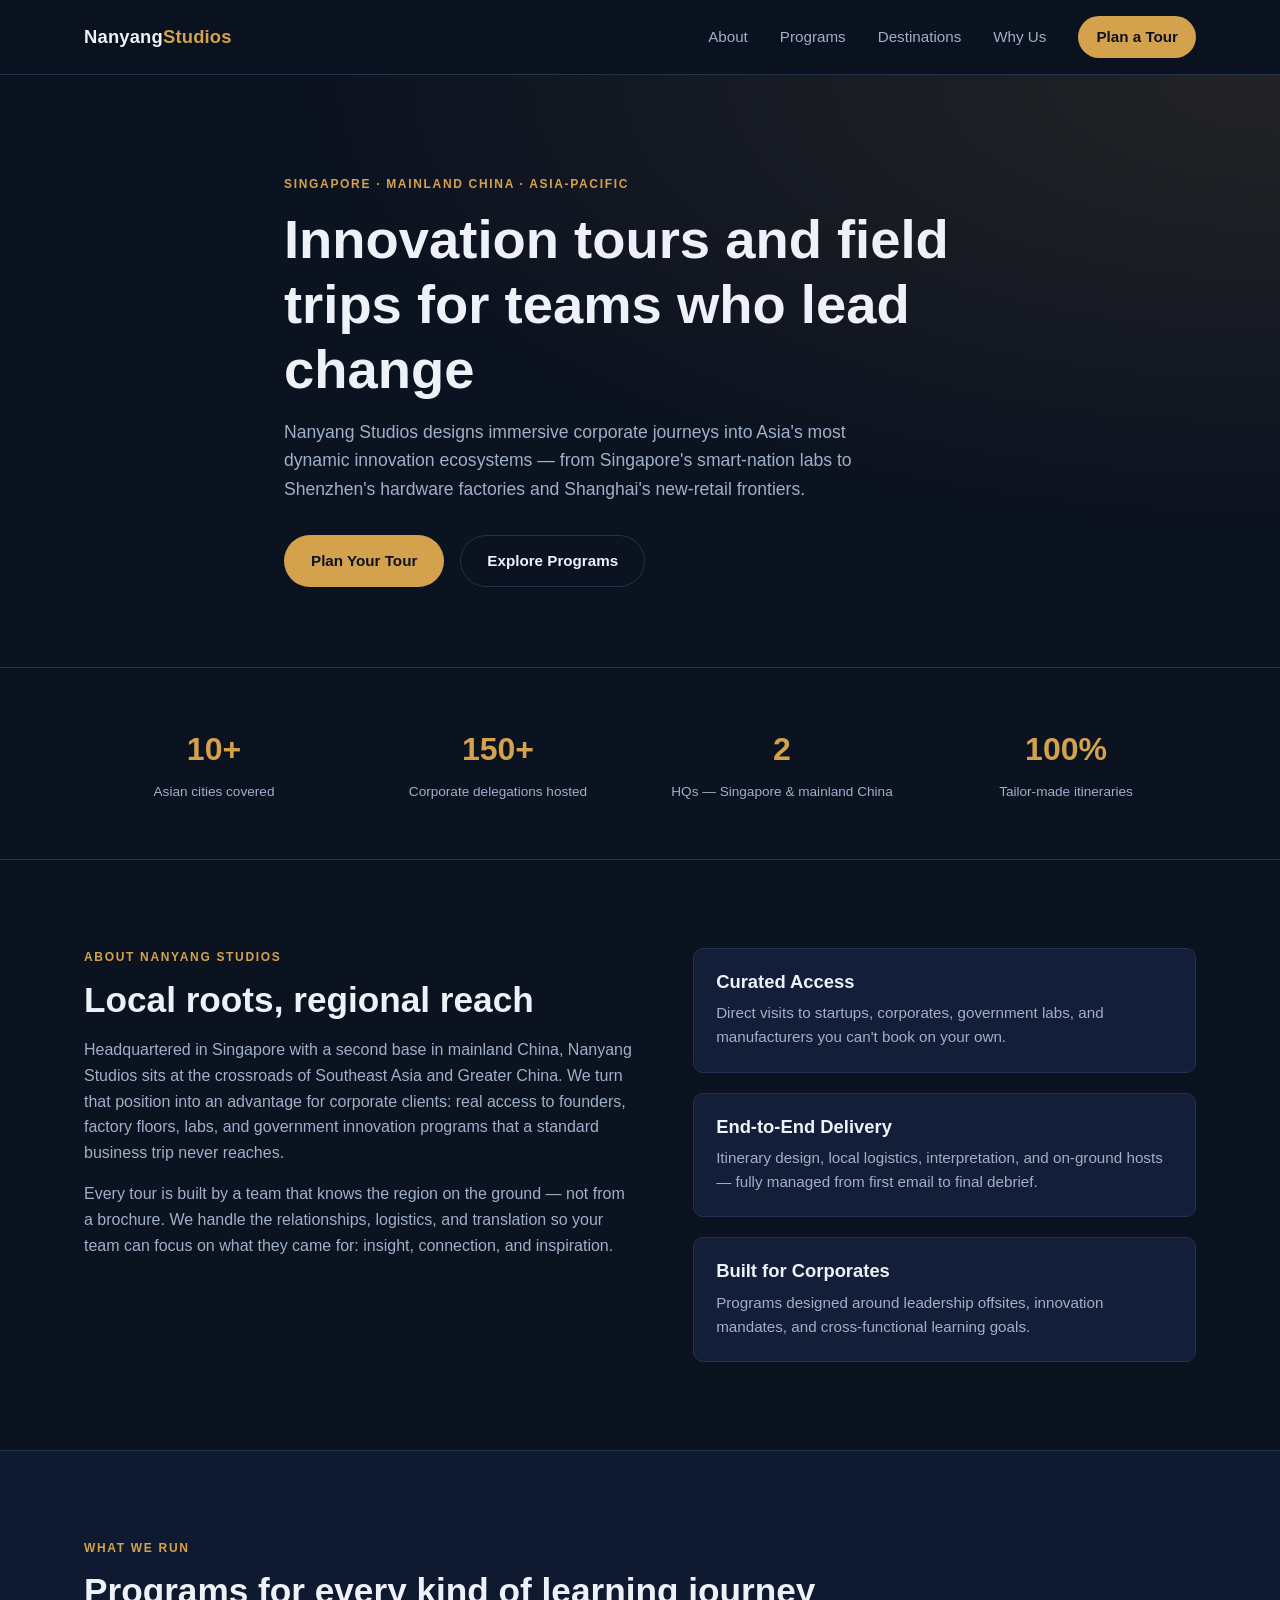
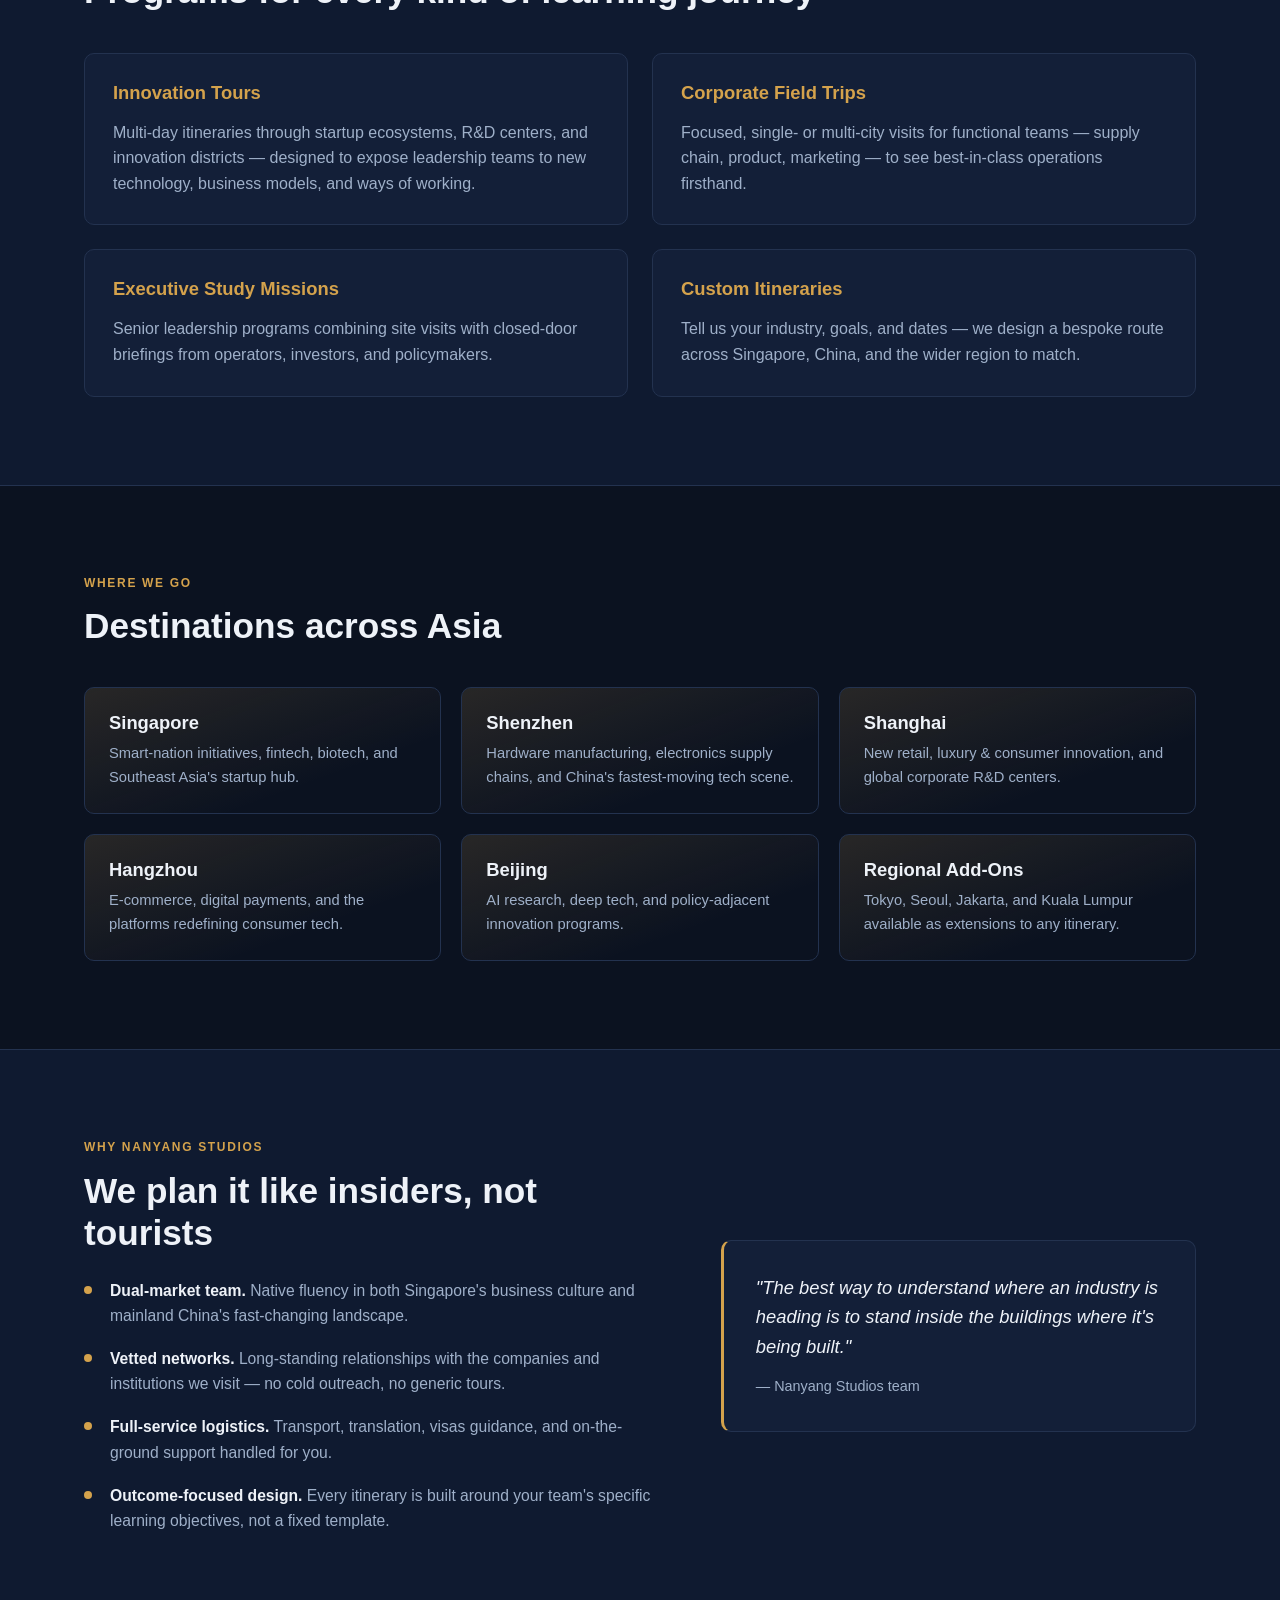
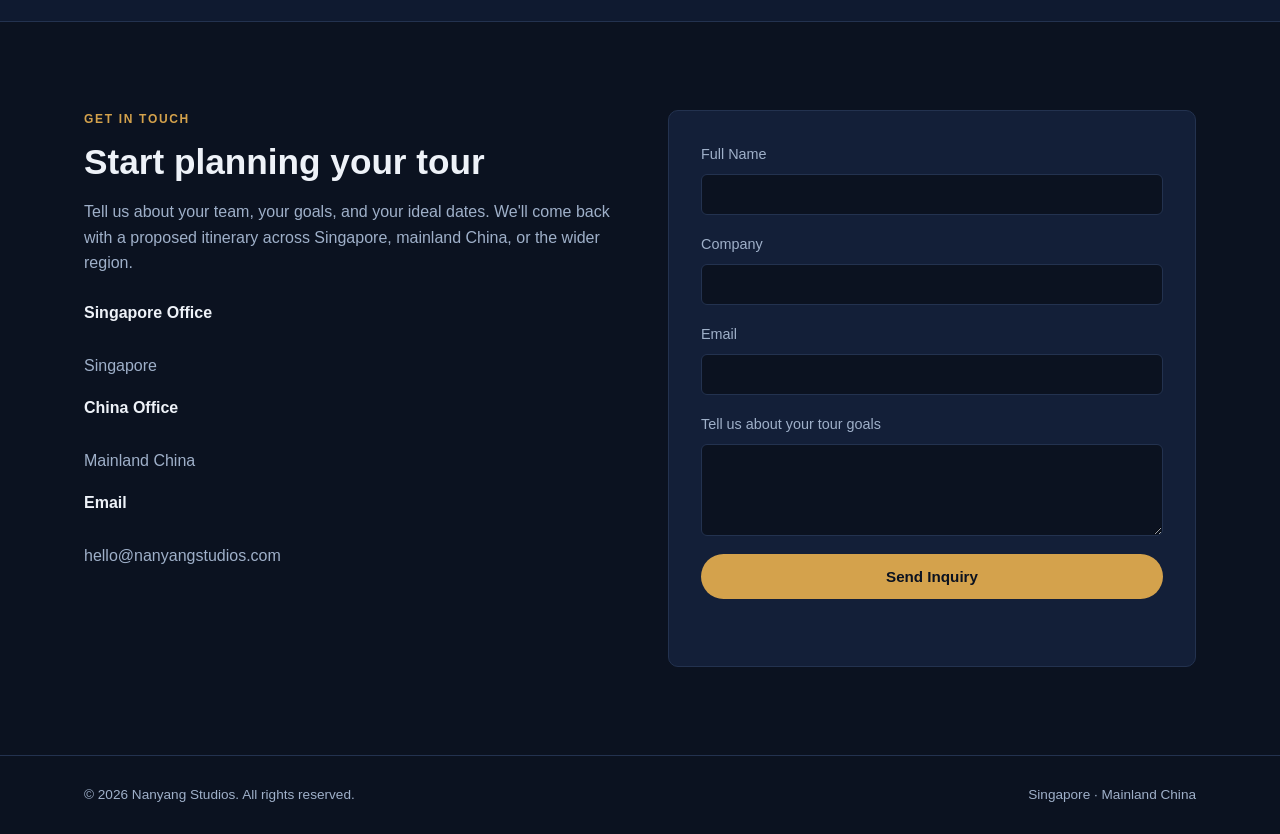
==== index.html @ b8e552d6 "Add static website for Nanyang Studios Single-page site covering the company's innovation tours and " ====
<!DOCTYPE html>
<html lang="en">
<head>
<meta charset="UTF-8">
<meta name="viewport" content="width=device-width, initial-scale=1.0">
<title>Nanyang Studios | Innovation Tours &amp; Corporate Field Trips Across Asia</title>
<meta name="description" content="Nanyang Studios designs innovation tours and corporate field trips across Singapore, mainland China, and Asia — connecting leaders with the region's most forward-thinking companies.">
<link rel="icon" href="data:,">
<link rel="stylesheet" href="styles.css">
</head>
<body>

<header class="site-header" id="top">
  <div class="container header-inner">
    <a href="#top" class="logo">Nanyang<span>Studios</span></a>
    <nav class="nav" id="nav">
      <a href="#about">About</a>
      <a href="#services">Programs</a>
      <a href="#destinations">Destinations</a>
      <a href="#why">Why Us</a>
      <a href="#contact" class="nav-cta">Plan a Tour</a>
    </nav>
    <button class="nav-toggle" id="navToggle" aria-label="Toggle navigation" aria-expanded="false">
      <span></span><span></span><span></span>
    </button>
  </div>
</header>

<main>

  <section class="hero">
    <div class="container hero-inner">
      <p class="eyebrow">Singapore · Mainland China · Asia-Pacific</p>
      <h1>Innovation tours and field trips for teams who lead change</h1>
      <p class="hero-sub">Nanyang Studios designs immersive corporate journeys into Asia's most dynamic innovation ecosystems — from Singapore's smart-nation labs to Shenzhen's hardware factories and Shanghai's new-retail frontiers.</p>
      <div class="hero-actions">
        <a href="#contact" class="btn btn-primary">Plan Your Tour</a>
        <a href="#services" class="btn btn-ghost">Explore Programs</a>
      </div>
    </div>
  </section>

  <section class="stats">
    <div class="container stats-grid">
      <div class="stat">
        <span class="stat-num">10+</span>
        <span class="stat-label">Asian cities covered</span>
      </div>
      <div class="stat">
        <span class="stat-num">150+</span>
        <span class="stat-label">Corporate delegations hosted</span>
      </div>
      <div class="stat">
        <span class="stat-num">2</span>
        <span class="stat-label">HQs — Singapore &amp; mainland China</span>
      </div>
      <div class="stat">
        <span class="stat-num">100%</span>
        <span class="stat-label">Tailor-made itineraries</span>
      </div>
    </div>
  </section>

  <section id="about" class="section">
    <div class="container about-grid">
      <div class="about-copy">
        <p class="eyebrow">About Nanyang Studios</p>
        <h2>Local roots, regional reach</h2>
        <p>Headquartered in Singapore with a second base in mainland China, Nanyang Studios sits at the crossroads of Southeast Asia and Greater China. We turn that position into an advantage for corporate clients: real access to founders, factory floors, labs, and government innovation programs that a standard business trip never reaches.</p>
        <p>Every tour is built by a team that knows the region on the ground — not from a brochure. We handle the relationships, logistics, and translation so your team can focus on what they came for: insight, connection, and inspiration.</p>
      </div>
      <div class="about-highlights">
        <div class="highlight-card">
          <h3>Curated Access</h3>
          <p>Direct visits to startups, corporates, government labs, and manufacturers you can't book on your own.</p>
        </div>
        <div class="highlight-card">
          <h3>End-to-End Delivery</h3>
          <p>Itinerary design, local logistics, interpretation, and on-ground hosts — fully managed from first email to final debrief.</p>
        </div>
        <div class="highlight-card">
          <h3>Built for Corporates</h3>
          <p>Programs designed around leadership offsites, innovation mandates, and cross-functional learning goals.</p>
        </div>
      </div>
    </div>
  </section>

  <section id="services" class="section section-alt">
    <div class="container">
      <p class="eyebrow">What We Run</p>
      <h2>Programs for every kind of learning journey</h2>
      <div class="cards-grid">
        <article class="card">
          <h3>Innovation Tours</h3>
          <p>Multi-day itineraries through startup ecosystems, R&amp;D centers, and innovation districts — designed to expose leadership teams to new technology, business models, and ways of working.</p>
        </article>
        <article class="card">
          <h3>Corporate Field Trips</h3>
          <p>Focused, single- or multi-city visits for functional teams — supply chain, product, marketing — to see best-in-class operations firsthand.</p>
        </article>
        <article class="card">
          <h3>Executive Study Missions</h3>
          <p>Senior leadership programs combining site visits with closed-door briefings from operators, investors, and policymakers.</p>
        </article>
        <article class="card">
          <h3>Custom Itineraries</h3>
          <p>Tell us your industry, goals, and dates — we design a bespoke route across Singapore, China, and the wider region to match.</p>
        </article>
      </div>
    </div>
  </section>

  <section id="destinations" class="section">
    <div class="container">
      <p class="eyebrow">Where We Go</p>
      <h2>Destinations across Asia</h2>
      <div class="dest-grid">
        <div class="dest-card">
          <h3>Singapore</h3>
          <p>Smart-nation initiatives, fintech, biotech, and Southeast Asia's startup hub.</p>
        </div>
        <div class="dest-card">
          <h3>Shenzhen</h3>
          <p>Hardware manufacturing, electronics supply chains, and China's fastest-moving tech scene.</p>
        </div>
        <div class="dest-card">
          <h3>Shanghai</h3>
          <p>New retail, luxury &amp; consumer innovation, and global corporate R&amp;D centers.</p>
        </div>
        <div class="dest-card">
          <h3>Hangzhou</h3>
          <p>E-commerce, digital payments, and the platforms redefining consumer tech.</p>
        </div>
        <div class="dest-card">
          <h3>Beijing</h3>
          <p>AI research, deep tech, and policy-adjacent innovation programs.</p>
        </div>
        <div class="dest-card">
          <h3>Regional Add-Ons</h3>
          <p>Tokyo, Seoul, Jakarta, and Kuala Lumpur available as extensions to any itinerary.</p>
        </div>
      </div>
    </div>
  </section>

  <section id="why" class="section section-alt">
    <div class="container why-grid">
      <div>
        <p class="eyebrow">Why Nanyang Studios</p>
        <h2>We plan it like insiders, not tourists</h2>
        <ul class="why-list">
          <li><strong>Dual-market team.</strong> Native fluency in both Singapore's business culture and mainland China's fast-changing landscape.</li>
          <li><strong>Vetted networks.</strong> Long-standing relationships with the companies and institutions we visit — no cold outreach, no generic tours.</li>
          <li><strong>Full-service logistics.</strong> Transport, translation, visas guidance, and on-the-ground support handled for you.</li>
          <li><strong>Outcome-focused design.</strong> Every itinerary is built around your team's specific learning objectives, not a fixed template.</li>
        </ul>
      </div>
      <div class="quote-block">
        <p>"The best way to understand where an industry is heading is to stand inside the buildings where it's being built."</p>
        <span>— Nanyang Studios team</span>
      </div>
    </div>
  </section>

  <section id="contact" class="section contact-section">
    <div class="container contact-grid">
      <div class="contact-copy">
        <p class="eyebrow">Get In Touch</p>
        <h2>Start planning your tour</h2>
        <p>Tell us about your team, your goals, and your ideal dates. We'll come back with a proposed itinerary across Singapore, mainland China, or the wider region.</p>
        <div class="contact-details">
          <p><strong>Singapore Office</strong><br>Singapore</p>
          <p><strong>China Office</strong><br>Mainland China</p>
          <p><strong>Email</strong><br>hello@nanyangstudios.com</p>
        </div>
      </div>
      <form class="contact-form" id="contactForm">
        <label>
          Full Name
          <input type="text" name="name" required>
        </label>
        <label>
          Company
          <input type="text" name="company" required>
        </label>
        <label>
          Email
          <input type="email" name="email" required>
        </label>
        <label>
          Tell us about your tour goals
          <textarea name="message" rows="4" required></textarea>
        </label>
        <button type="submit" class="btn btn-primary">Send Inquiry</button>
        <p class="form-note" id="formNote"></p>
      </form>
    </div>
  </section>

</main>

<footer class="site-footer">
  <div class="container footer-inner">
    <span>&copy; <span id="year"></span> Nanyang Studios. All rights reserved.</span>
    <span>Singapore · Mainland China</span>
  </div>
</footer>

<script src="script.js"></script>
</body>
</html>
---- styles.css ----
:root {
  --color-bg: #0b1220;
  --color-bg-alt: #0f1a30;
  --color-surface: #131f38;
  --color-border: #23324f;
  --color-text: #eef2f8;
  --color-text-muted: #9fb0c9;
  --color-accent: #d4a24c;
  --color-accent-soft: rgba(212, 162, 76, 0.14);
  --max-width: 1160px;
  --radius: 10px;
  font-size: 16px;
}

* { box-sizing: border-box; }

html { scroll-behavior: smooth; }

body {
  margin: 0;
  font-family: -apple-system, BlinkMacSystemFont, "Segoe UI", Roboto, Helvetica, Arial, sans-serif;
  background: var(--color-bg);
  color: var(--color-text);
  line-height: 1.6;
}

img { max-width: 100%; display: block; }

.container {
  max-width: var(--max-width);
  margin: 0 auto;
  padding: 0 24px;
}

h1, h2, h3 { line-height: 1.2; margin: 0 0 16px; font-weight: 600; }

h1 { font-size: clamp(2.1rem, 4.5vw, 3.4rem); }
h2 { font-size: clamp(1.6rem, 3vw, 2.2rem); }
h3 { font-size: 1.15rem; }

p { margin: 0 0 16px; color: var(--color-text-muted); }

.eyebrow {
  text-transform: uppercase;
  letter-spacing: 0.14em;
  font-size: 0.75rem;
  color: var(--color-accent);
  font-weight: 600;
  margin: 0 0 12px;
}

/* Header */
.site-header {
  position: sticky;
  top: 0;
  z-index: 50;
  background: rgba(11, 18, 32, 0.85);
  backdrop-filter: blur(10px);
  border-bottom: 1px solid var(--color-border);
}

.header-inner {
  display: flex;
  align-items: center;
  justify-content: space-between;
  padding-top: 16px;
  padding-bottom: 16px;
}

.logo {
  font-weight: 700;
  font-size: 1.15rem;
  color: var(--color-text);
  text-decoration: none;
  letter-spacing: 0.01em;
}

.logo span { color: var(--color-accent); }

.nav {
  display: flex;
  align-items: center;
  gap: 32px;
}

.nav a {
  color: var(--color-text-muted);
  text-decoration: none;
  font-size: 0.95rem;
  transition: color 0.2s ease;
}

.nav a:hover { color: var(--color-text); }

.nav-cta {
  color: var(--color-bg) !important;
  background: var(--color-accent);
  padding: 9px 18px;
  border-radius: 999px;
  font-weight: 600;
}

.nav-cta:hover { color: var(--color-bg) !important; opacity: 0.9; }

.nav-toggle {
  display: none;
  flex-direction: column;
  gap: 5px;
  background: none;
  border: none;
  cursor: pointer;
  padding: 8px;
}

.nav-toggle span {
  width: 22px;
  height: 2px;
  background: var(--color-text);
}

/* Hero */
.hero {
  padding: 100px 0 80px;
  background:
    radial-gradient(ellipse at top right, rgba(212, 162, 76, 0.12), transparent 55%),
    var(--color-bg);
  border-bottom: 1px solid var(--color-border);
}

.hero-inner { max-width: 760px; }

.hero-sub {
  font-size: 1.1rem;
  max-width: 620px;
}

.hero-actions {
  display: flex;
  gap: 16px;
  margin-top: 32px;
  flex-wrap: wrap;
}

.btn {
  display: inline-block;
  padding: 13px 26px;
  border-radius: 999px;
  text-decoration: none;
  font-weight: 600;
  font-size: 0.95rem;
  transition: transform 0.15s ease, opacity 0.15s ease;
  border: 1px solid transparent;
  cursor: pointer;
}

.btn:hover { transform: translateY(-1px); }

.btn-primary {
  background: var(--color-accent);
  color: var(--color-bg);
}

.btn-primary:hover { opacity: 0.92; }

.btn-ghost {
  color: var(--color-text);
  border-color: var(--color-border);
}

.btn-ghost:hover { border-color: var(--color-accent); color: var(--color-accent); }

/* Stats */
.stats { padding: 56px 0; border-bottom: 1px solid var(--color-border); }

.stats-grid {
  display: grid;
  grid-template-columns: repeat(4, 1fr);
  gap: 24px;
  text-align: center;
}

.stat { display: flex; flex-direction: column; gap: 6px; }

.stat-num {
  font-size: 2rem;
  font-weight: 700;
  color: var(--color-accent);
}

.stat-label {
  font-size: 0.85rem;
  color: var(--color-text-muted);
}

/* Sections */
.section { padding: 88px 0; }
.section-alt { background: var(--color-bg-alt); border-top: 1px solid var(--color-border); border-bottom: 1px solid var(--color-border); }

/* About */
.about-grid {
  display: grid;
  grid-template-columns: 1.1fr 1fr;
  gap: 56px;
  align-items: start;
}

.about-highlights { display: flex; flex-direction: column; gap: 20px; }

.highlight-card {
  background: var(--color-surface);
  border: 1px solid var(--color-border);
  border-radius: var(--radius);
  padding: 22px;
}

.highlight-card h3 { margin-bottom: 8px; color: var(--color-text); }
.highlight-card p { margin: 0; font-size: 0.95rem; }

/* Cards grid */
.cards-grid {
  display: grid;
  grid-template-columns: repeat(2, 1fr);
  gap: 24px;
  margin-top: 40px;
}

.card {
  background: var(--color-surface);
  border: 1px solid var(--color-border);
  border-radius: var(--radius);
  padding: 28px;
}

.card h3 { color: var(--color-accent); }
.card p { margin: 0; }

/* Destinations */
.dest-grid {
  display: grid;
  grid-template-columns: repeat(3, 1fr);
  gap: 20px;
  margin-top: 40px;
}

.dest-card {
  padding: 24px;
  border-radius: var(--radius);
  background: linear-gradient(160deg, var(--color-accent-soft), transparent 70%);
  border: 1px solid var(--color-border);
}

.dest-card h3 { color: var(--color-text); margin-bottom: 8px; }
.dest-card p { margin: 0; font-size: 0.92rem; }

/* Why */
.why-grid {
  display: grid;
  grid-template-columns: 1.1fr 0.9fr;
  gap: 56px;
  align-items: center;
}

.why-list { list-style: none; margin: 24px 0 0; padding: 0; display: flex; flex-direction: column; gap: 18px; }

.why-list li { color: var(--color-text-muted); font-size: 0.98rem; padding-left: 26px; position: relative; }

.why-list li::before {
  content: "";
  position: absolute;
  left: 0;
  top: 8px;
  width: 8px;
  height: 8px;
  border-radius: 50%;
  background: var(--color-accent);
}

.why-list strong { color: var(--color-text); }

.quote-block {
  background: var(--color-surface);
  border: 1px solid var(--color-border);
  border-left: 3px solid var(--color-accent);
  border-radius: var(--radius);
  padding: 32px;
}

.quote-block p {
  font-size: 1.15rem;
  font-style: italic;
  color: var(--color-text);
  margin-bottom: 12px;
}

.quote-block span { color: var(--color-text-muted); font-size: 0.9rem; }

/* Contact */
.contact-grid {
  display: grid;
  grid-template-columns: 1fr 1fr;
  gap: 56px;
}

.contact-details { margin-top: 24px; display: flex; flex-direction: column; gap: 16px; }
.contact-details p { margin: 0; color: var(--color-text-muted); }
.contact-details strong { color: var(--color-text); display: block; margin-bottom: 2px; }

.contact-form {
  background: var(--color-surface);
  border: 1px solid var(--color-border);
  border-radius: var(--radius);
  padding: 32px;
  display: flex;
  flex-direction: column;
  gap: 18px;
}

.contact-form label {
  display: flex;
  flex-direction: column;
  gap: 8px;
  font-size: 0.9rem;
  color: var(--color-text-muted);
}

.contact-form input,
.contact-form textarea {
  background: var(--color-bg);
  border: 1px solid var(--color-border);
  border-radius: 6px;
  padding: 11px 14px;
  color: var(--color-text);
  font-family: inherit;
  font-size: 0.95rem;
  resize: vertical;
}

.contact-form input:focus,
.contact-form textarea:focus {
  outline: none;
  border-color: var(--color-accent);
}

.form-note {
  margin: 0;
  font-size: 0.88rem;
  color: var(--color-accent);
  min-height: 1.2em;
}

/* Footer */
.site-footer {
  border-top: 1px solid var(--color-border);
  padding: 28px 0;
}

.footer-inner {
  display: flex;
  justify-content: space-between;
  flex-wrap: wrap;
  gap: 12px;
  font-size: 0.85rem;
  color: var(--color-text-muted);
}

/* Responsive */
@media (max-width: 860px) {
  .nav {
    position: absolute;
    top: 100%;
    left: 0;
    right: 0;
    background: var(--color-bg-alt);
    border-bottom: 1px solid var(--color-border);
    flex-direction: column;
    align-items: flex-start;
    padding: 20px 24px 28px;
    gap: 18px;
    display: none;
  }

  .nav.open { display: flex; }

  .nav-toggle { display: flex; }

  .stats-grid { grid-template-columns: repeat(2, 1fr); }

  .about-grid,
  .why-grid,
  .contact-grid { grid-template-columns: 1fr; }

  .cards-grid { grid-template-columns: 1fr; }

  .dest-grid { grid-template-columns: repeat(2, 1fr); }
}

@media (max-width: 520px) {
  .stats-grid { grid-template-columns: repeat(2, 1fr); }
  .dest-grid { grid-template-columns: 1fr; }
  .hero { padding: 76px 0 56px; }
  .section { padding: 64px 0; }
}
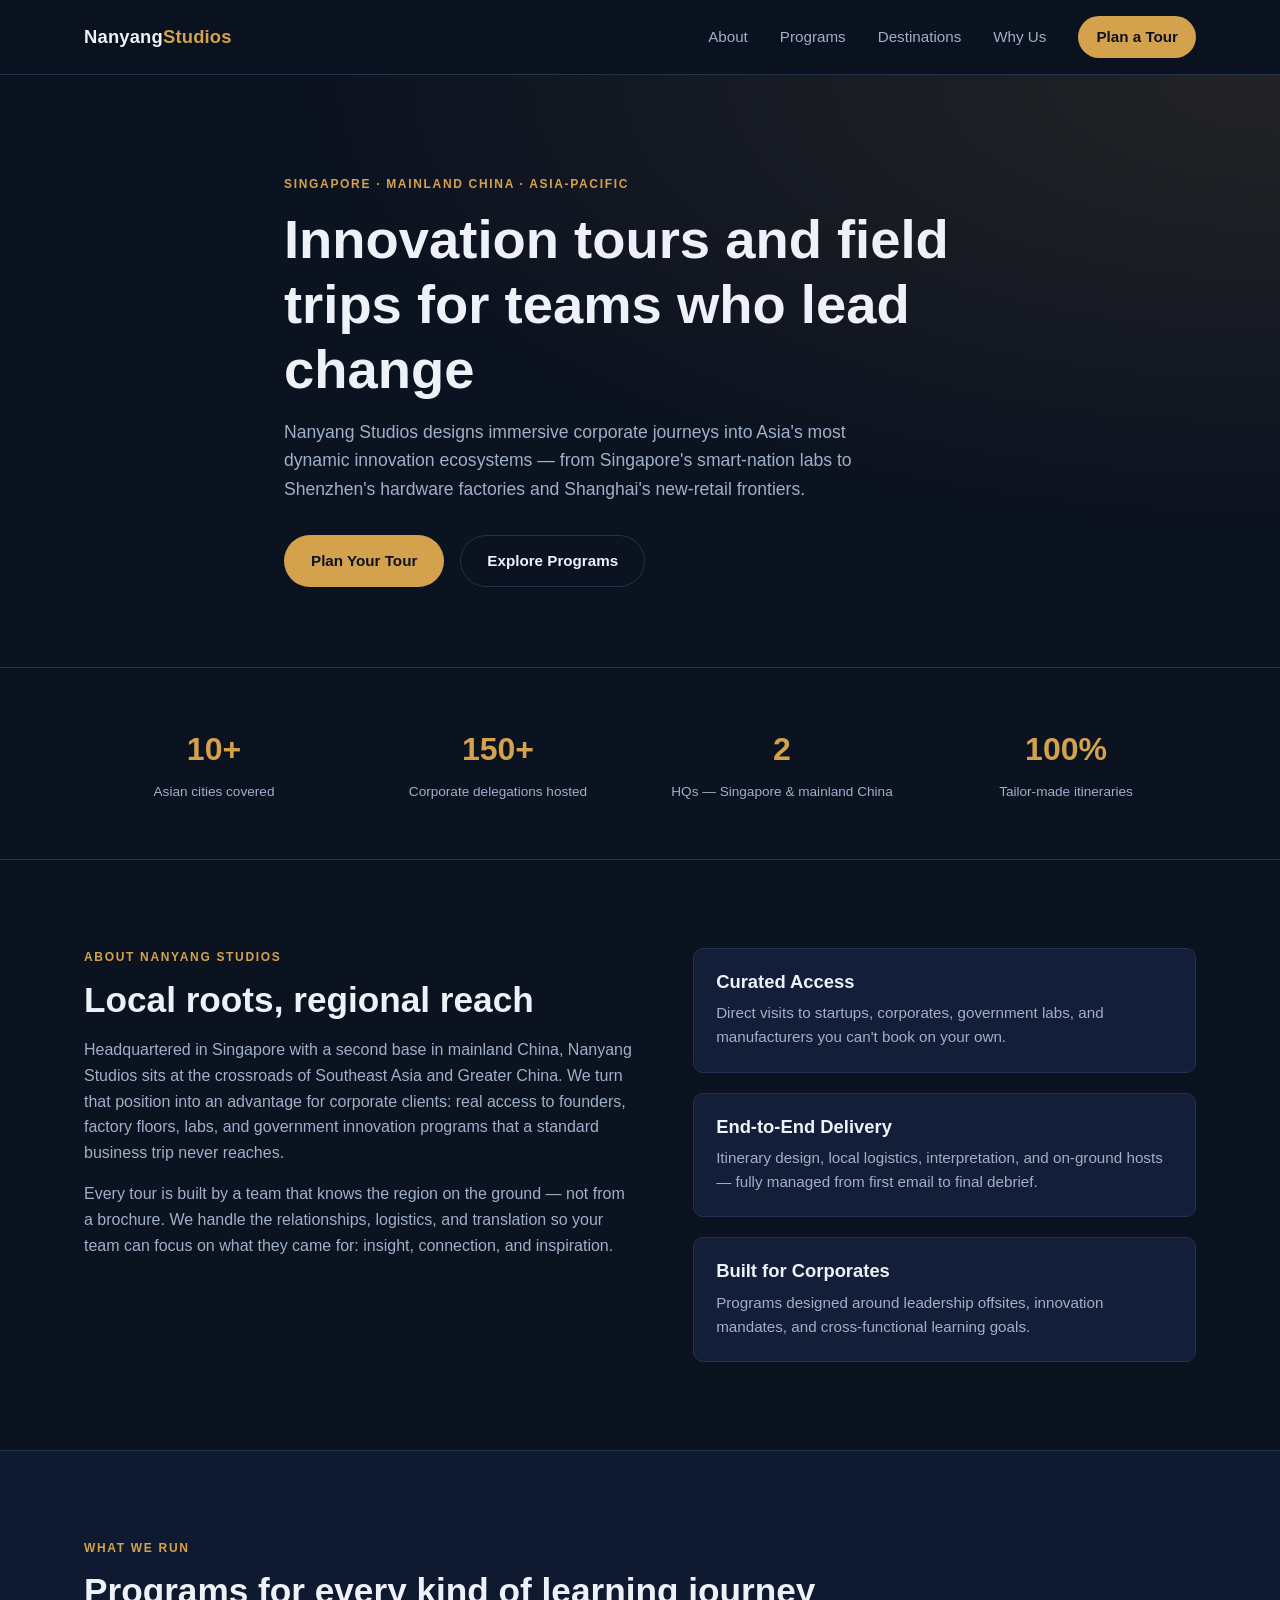
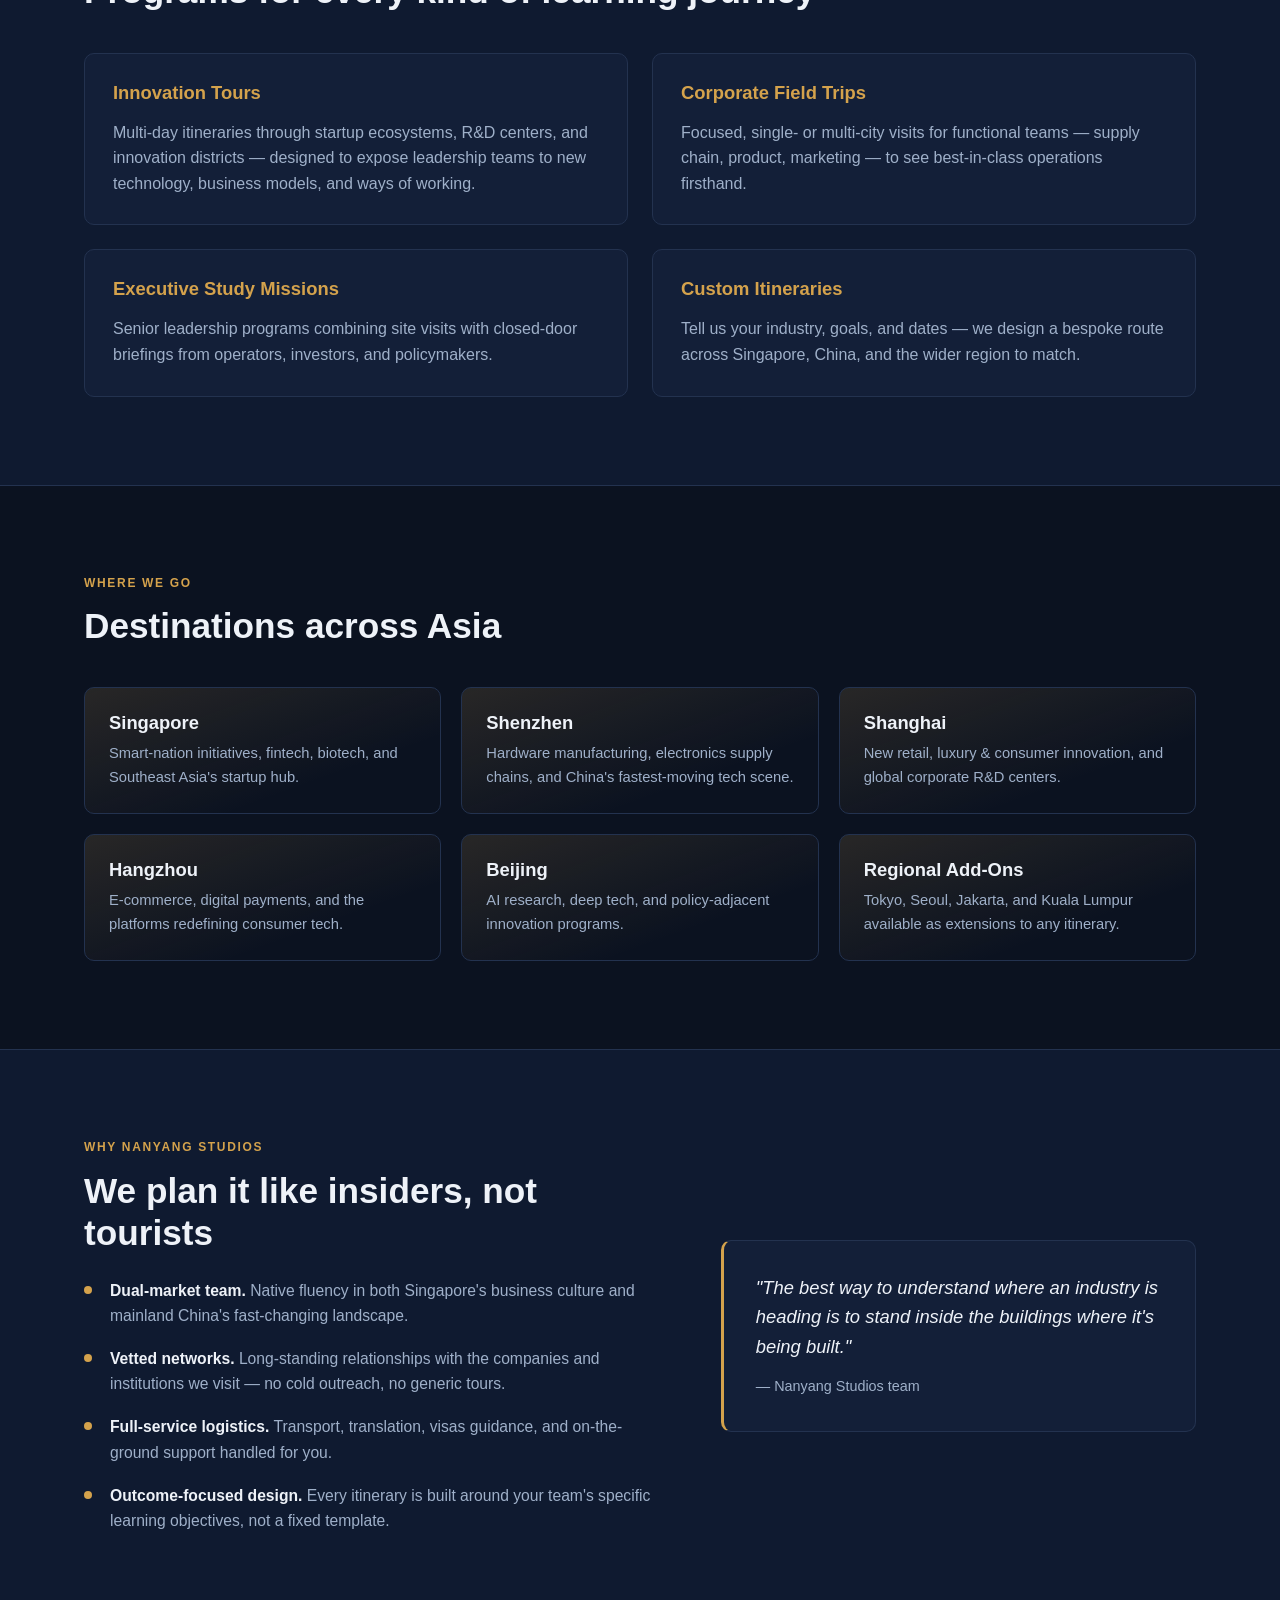
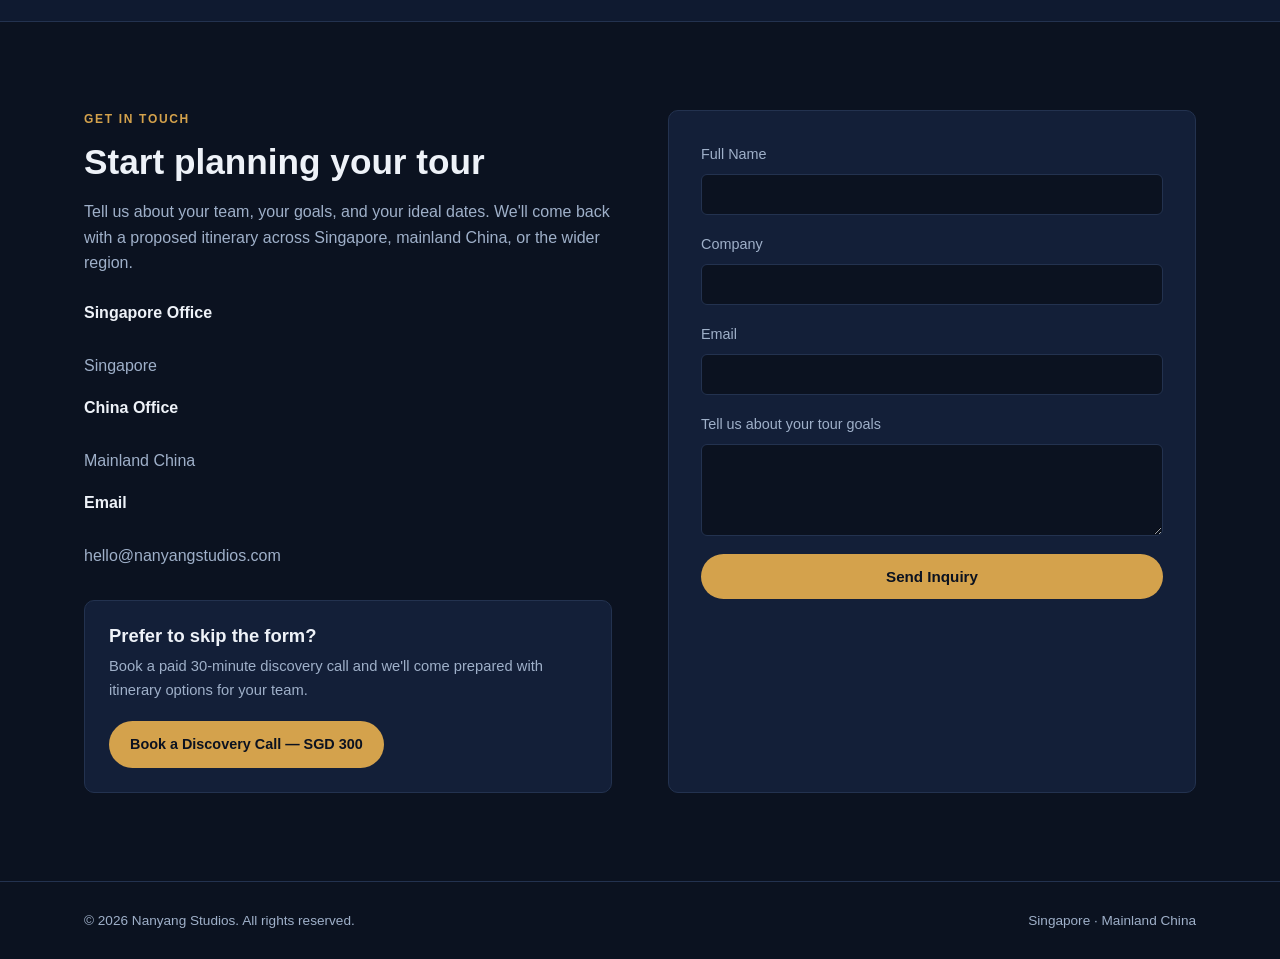
==== commit a4c95e84: "Add Stripe payment link for discovery call booking Adds a booking card in the contact section linkin" ====
--- a/index.html
+++ b/index.html
@@ -174,6 +174,11 @@
           <p><strong>China Office</strong><br>Mainland China</p>
           <p><strong>Email</strong><br>hello@nanyangstudios.com</p>
         </div>
+        <div class="booking-card">
+          <h3>Prefer to skip the form?</h3>
+          <p>Book a paid 30-minute discovery call and we'll come prepared with itinerary options for your team.</p>
+          <a href="https://book.stripe.com/5kQaEX8Lm99vaOcah42Nq01" class="btn btn-primary" target="_blank" rel="noopener">Book a Discovery Call — SGD 300</a>
+        </div>
       </div>
       <form class="contact-form" id="contactForm">
         <label>
--- a/styles.css
+++ b/styles.css
@@ -304,6 +304,18 @@
 .contact-details { margin-top: 24px; display: flex; flex-direction: column; gap: 16px; }
 .contact-details p { margin: 0; color: var(--color-text-muted); }
 .contact-details strong { color: var(--color-text); display: block; margin-bottom: 2px; }
+
+.booking-card {
+  margin-top: 32px;
+  padding: 24px;
+  background: var(--color-surface);
+  border: 1px solid var(--color-border);
+  border-radius: var(--radius);
+}
+
+.booking-card h3 { margin-bottom: 8px; }
+.booking-card p { font-size: 0.92rem; margin-bottom: 18px; }
+.booking-card .btn { font-size: 0.9rem; padding: 11px 20px; }
 
 .contact-form {
   background: var(--color-surface);
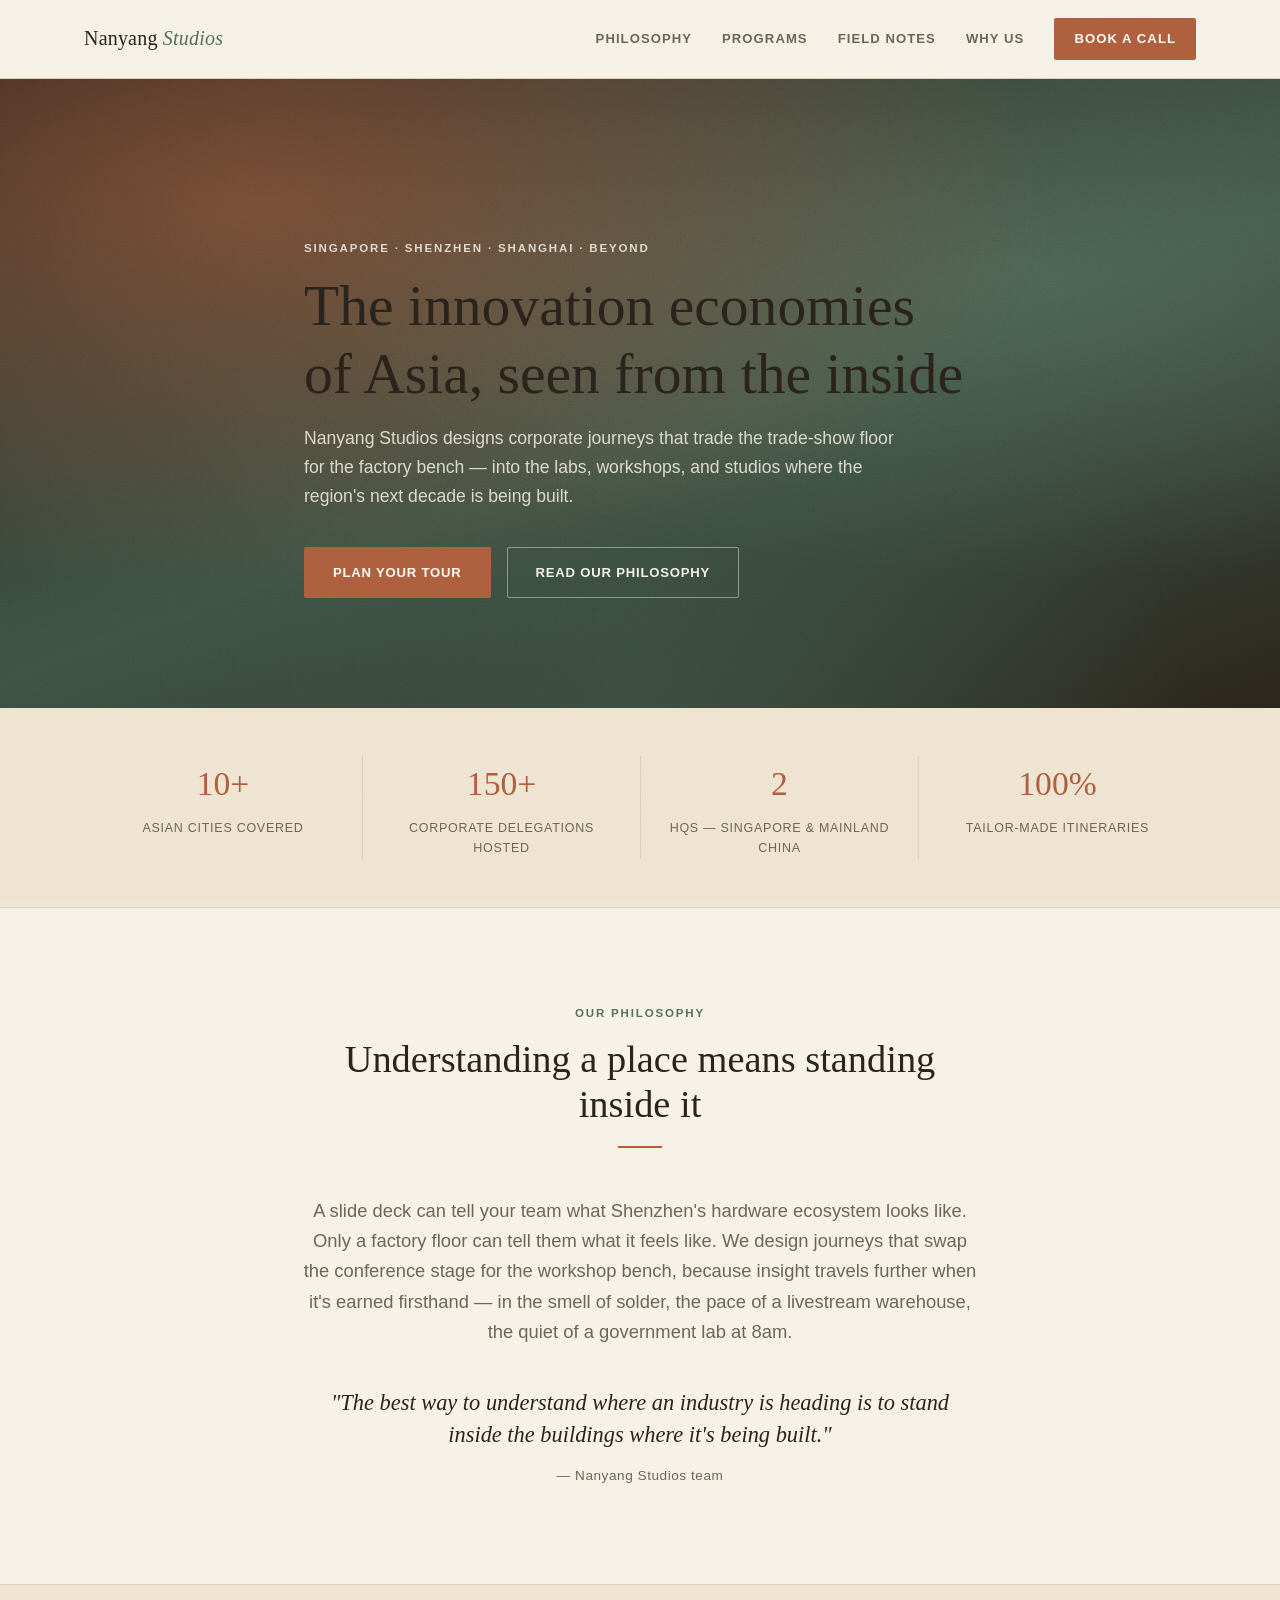
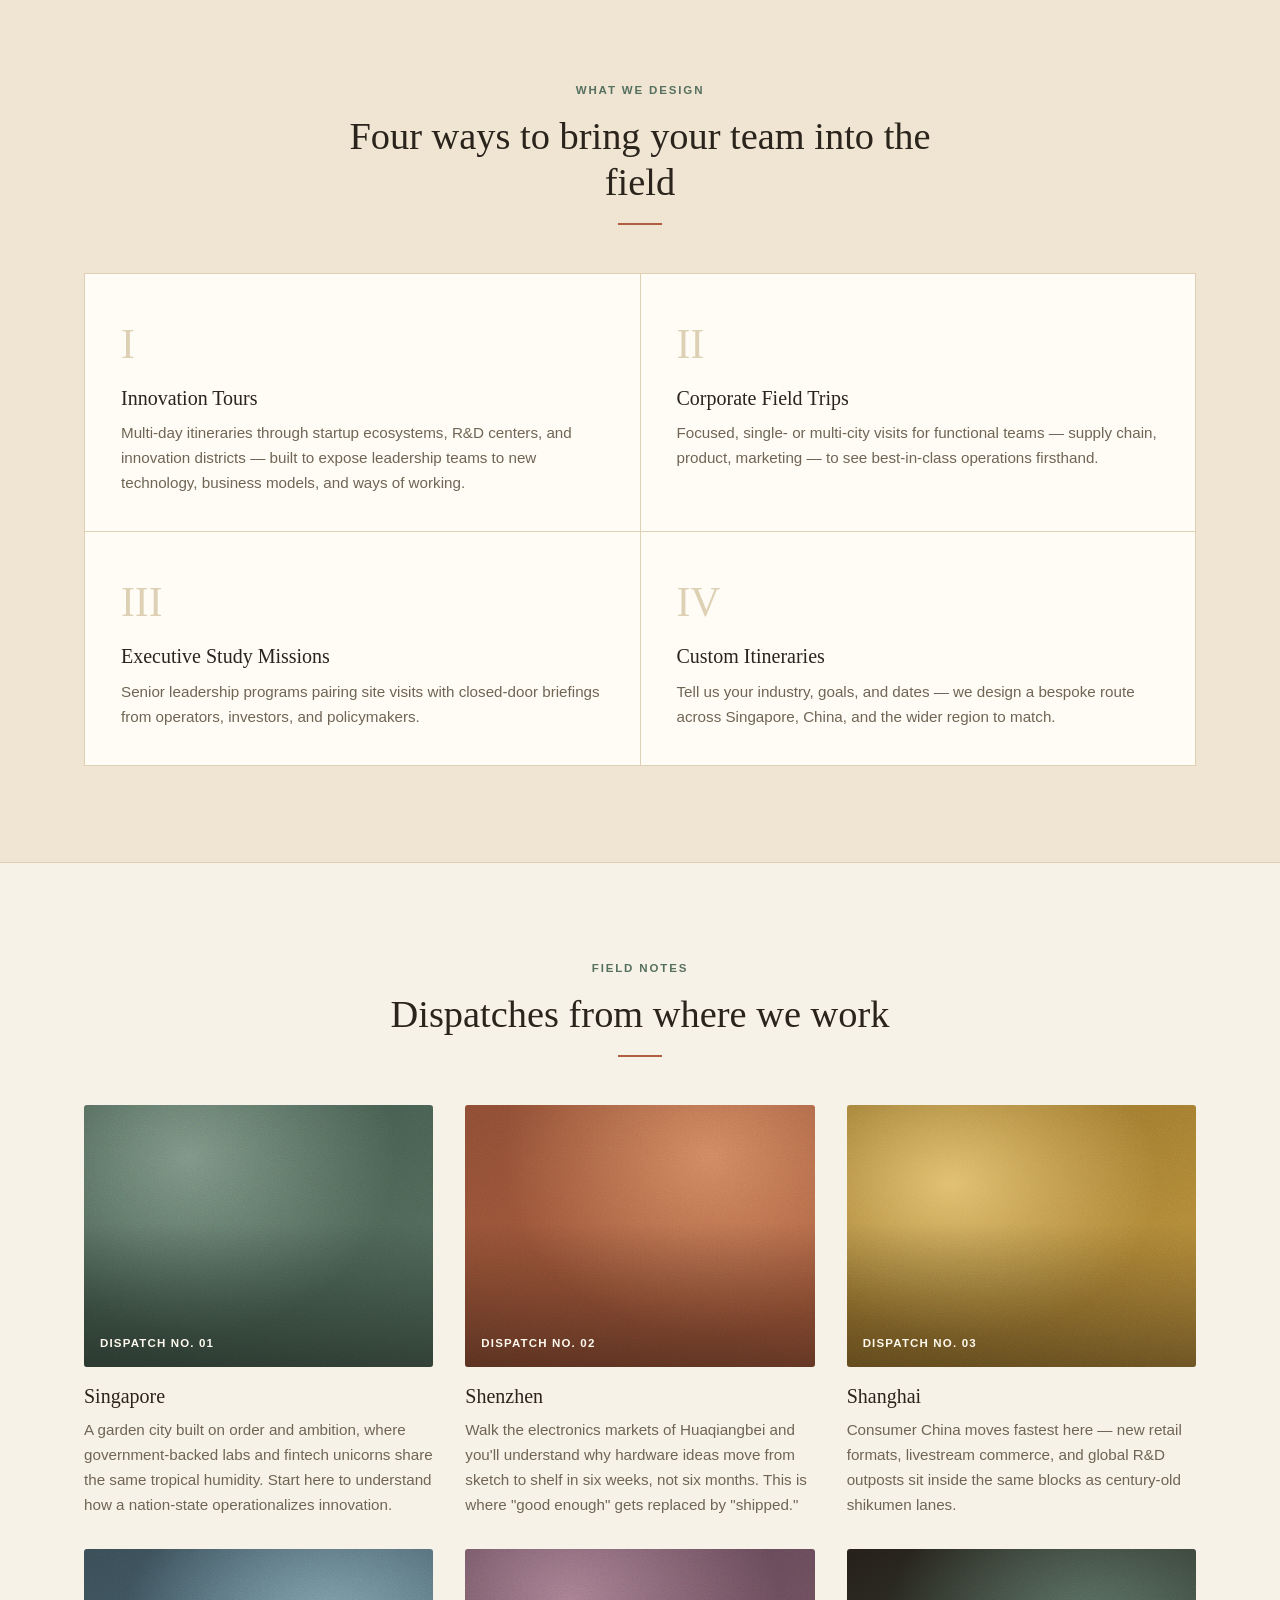
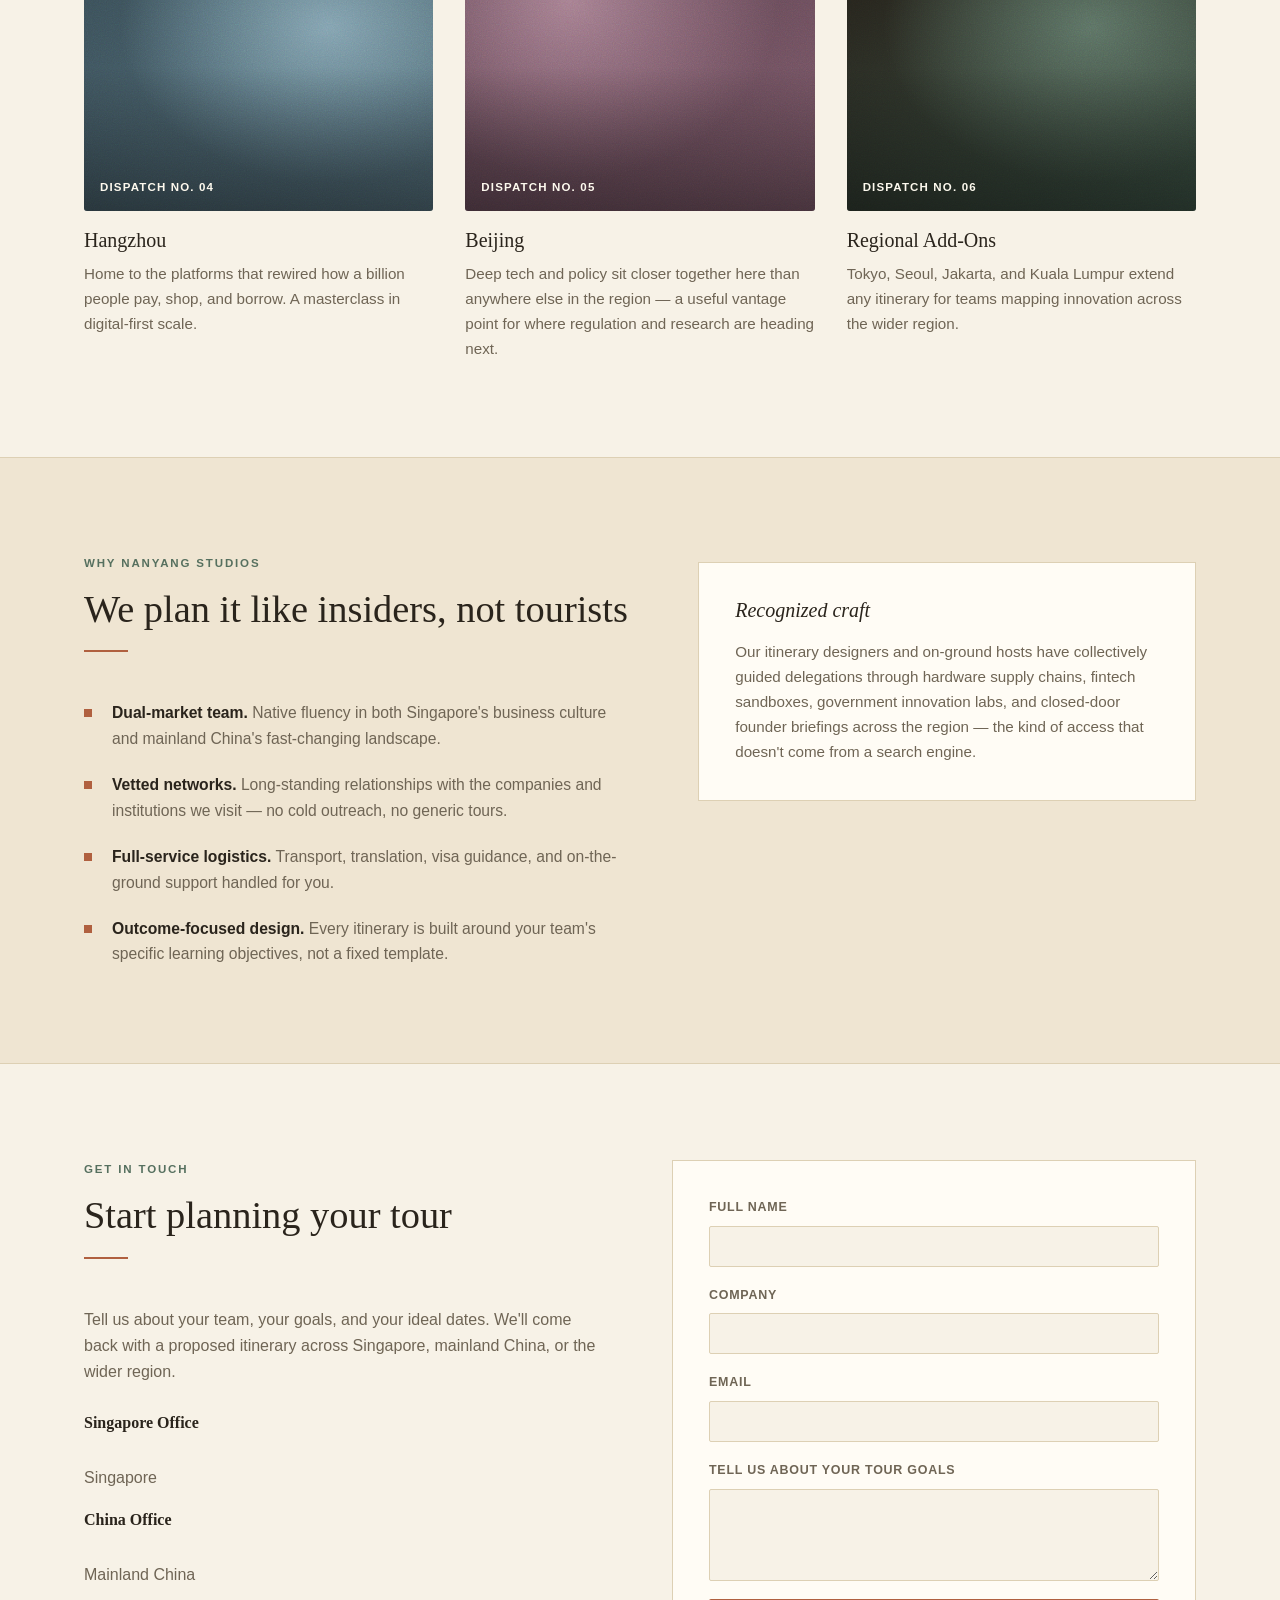
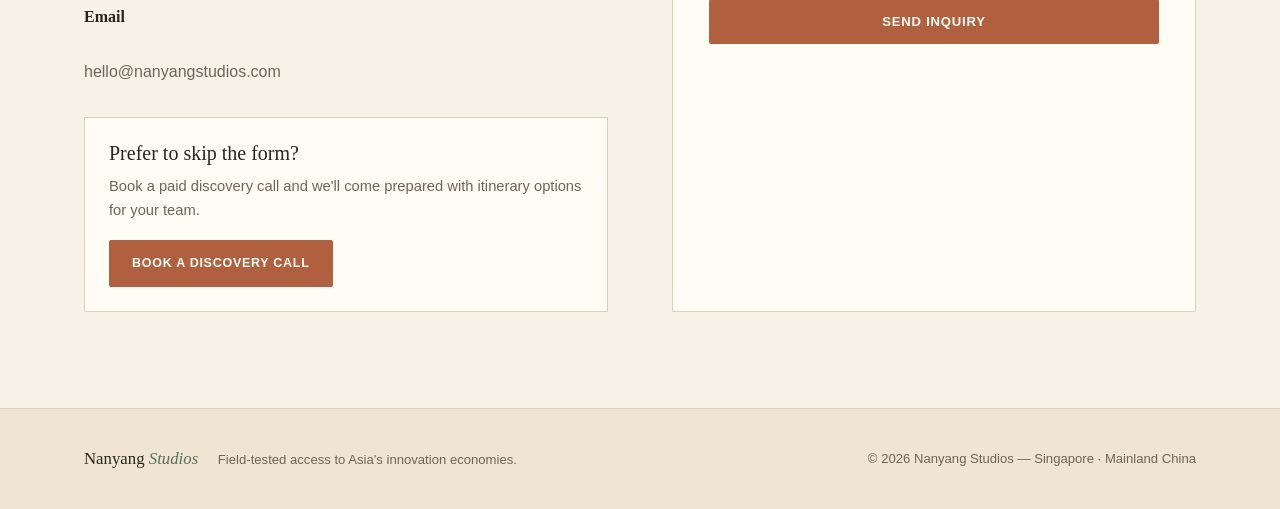
==== commit 4418bd7b: "Redesign site with an editorial travel-magazine identity Replaces the dark tech-SaaS look with a war" ====
--- a/index.html
+++ b/index.html
@@ -3,22 +3,23 @@
 <head>
 <meta charset="UTF-8">
 <meta name="viewport" content="width=device-width, initial-scale=1.0">
-<title>Nanyang Studios | Innovation Tours &amp; Corporate Field Trips Across Asia</title>
-<meta name="description" content="Nanyang Studios designs innovation tours and corporate field trips across Singapore, mainland China, and Asia — connecting leaders with the region's most forward-thinking companies.">
+<title>Nanyang Studios | Field-Tested Access to Asia's Innovation Economies</title>
+<meta name="description" content="Nanyang Studios designs corporate innovation tours and field trips across Singapore, mainland China, and Asia — journeys into the factories, labs, and studios where the region's next decade is being built.">
 <link rel="icon" href="data:,">
 <link rel="stylesheet" href="styles.css">
+<script>document.documentElement.classList.add("js-reveal");</script>
 </head>
 <body>
 
 <header class="site-header" id="top">
   <div class="container header-inner">
-    <a href="#top" class="logo">Nanyang<span>Studios</span></a>
+    <a href="#top" class="logo">Nanyang <span>Studios</span></a>
     <nav class="nav" id="nav">
-      <a href="#about">About</a>
-      <a href="#services">Programs</a>
-      <a href="#destinations">Destinations</a>
+      <a href="#philosophy">Philosophy</a>
+      <a href="#programs">Programs</a>
+      <a href="#field-notes">Field Notes</a>
       <a href="#why">Why Us</a>
-      <a href="#contact" class="nav-cta">Plan a Tour</a>
+      <a href="#contact" class="nav-cta">Book a Call</a>
     </nav>
     <button class="nav-toggle" id="navToggle" aria-label="Toggle navigation" aria-expanded="false">
       <span></span><span></span><span></span>
@@ -29,13 +30,14 @@
 <main>
 
   <section class="hero">
+    <div class="hero-photo" aria-hidden="true"></div>
     <div class="container hero-inner">
-      <p class="eyebrow">Singapore · Mainland China · Asia-Pacific</p>
-      <h1>Innovation tours and field trips for teams who lead change</h1>
-      <p class="hero-sub">Nanyang Studios designs immersive corporate journeys into Asia's most dynamic innovation ecosystems — from Singapore's smart-nation labs to Shenzhen's hardware factories and Shanghai's new-retail frontiers.</p>
+      <p class="eyebrow eyebrow-light">Singapore · Shenzhen · Shanghai · Beyond</p>
+      <h1>The innovation economies of Asia, seen from the inside</h1>
+      <p class="hero-sub">Nanyang Studios designs corporate journeys that trade the trade-show floor for the factory bench — into the labs, workshops, and studios where the region's next decade is being built.</p>
       <div class="hero-actions">
         <a href="#contact" class="btn btn-primary">Plan Your Tour</a>
-        <a href="#services" class="btn btn-ghost">Explore Programs</a>
+        <a href="#philosophy" class="btn btn-ghost btn-ghost-light">Read Our Philosophy</a>
       </div>
     </div>
   </section>
@@ -61,49 +63,44 @@
     </div>
   </section>
 
-  <section id="about" class="section">
-    <div class="container about-grid">
-      <div class="about-copy">
-        <p class="eyebrow">About Nanyang Studios</p>
-        <h2>Local roots, regional reach</h2>
-        <p>Headquartered in Singapore with a second base in mainland China, Nanyang Studios sits at the crossroads of Southeast Asia and Greater China. We turn that position into an advantage for corporate clients: real access to founders, factory floors, labs, and government innovation programs that a standard business trip never reaches.</p>
-        <p>Every tour is built by a team that knows the region on the ground — not from a brochure. We handle the relationships, logistics, and translation so your team can focus on what they came for: insight, connection, and inspiration.</p>
-      </div>
-      <div class="about-highlights">
-        <div class="highlight-card">
-          <h3>Curated Access</h3>
-          <p>Direct visits to startups, corporates, government labs, and manufacturers you can't book on your own.</p>
-        </div>
-        <div class="highlight-card">
-          <h3>End-to-End Delivery</h3>
-          <p>Itinerary design, local logistics, interpretation, and on-ground hosts — fully managed from first email to final debrief.</p>
-        </div>
-        <div class="highlight-card">
-          <h3>Built for Corporates</h3>
-          <p>Programs designed around leadership offsites, innovation mandates, and cross-functional learning goals.</p>
-        </div>
-      </div>
-    </div>
-  </section>
-
-  <section id="services" class="section section-alt">
+  <section id="philosophy" class="section reveal">
+    <div class="container narrow">
+      <div class="section-head">
+        <p class="eyebrow">Our Philosophy</p>
+        <h2>Understanding a place means standing inside it</h2>
+      </div>
+      <p class="lede">A slide deck can tell your team what Shenzhen's hardware ecosystem looks like. Only a factory floor can tell them what it feels like. We design journeys that swap the conference stage for the workshop bench, because insight travels further when it's earned firsthand — in the smell of solder, the pace of a livestream warehouse, the quiet of a government lab at 8am.</p>
+      <blockquote class="pull-quote">
+        <p>"The best way to understand where an industry is heading is to stand inside the buildings where it's being built."</p>
+        <cite>— Nanyang Studios team</cite>
+      </blockquote>
+    </div>
+  </section>
+
+  <section id="programs" class="section section-alt reveal">
     <div class="container">
-      <p class="eyebrow">What We Run</p>
-      <h2>Programs for every kind of learning journey</h2>
-      <div class="cards-grid">
-        <article class="card">
+      <div class="section-head">
+        <p class="eyebrow">What We Design</p>
+        <h2>Four ways to bring your team into the field</h2>
+      </div>
+      <div class="programs-grid">
+        <article class="program-card">
+          <span class="program-num">I</span>
           <h3>Innovation Tours</h3>
-          <p>Multi-day itineraries through startup ecosystems, R&amp;D centers, and innovation districts — designed to expose leadership teams to new technology, business models, and ways of working.</p>
-        </article>
-        <article class="card">
+          <p>Multi-day itineraries through startup ecosystems, R&amp;D centers, and innovation districts — built to expose leadership teams to new technology, business models, and ways of working.</p>
+        </article>
+        <article class="program-card">
+          <span class="program-num">II</span>
           <h3>Corporate Field Trips</h3>
           <p>Focused, single- or multi-city visits for functional teams — supply chain, product, marketing — to see best-in-class operations firsthand.</p>
         </article>
-        <article class="card">
+        <article class="program-card">
+          <span class="program-num">III</span>
           <h3>Executive Study Missions</h3>
-          <p>Senior leadership programs combining site visits with closed-door briefings from operators, investors, and policymakers.</p>
-        </article>
-        <article class="card">
+          <p>Senior leadership programs pairing site visits with closed-door briefings from operators, investors, and policymakers.</p>
+        </article>
+        <article class="program-card">
+          <span class="program-num">IV</span>
           <h3>Custom Itineraries</h3>
           <p>Tell us your industry, goals, and dates — we design a bespoke route across Singapore, China, and the wider region to match.</p>
         </article>
@@ -111,63 +108,87 @@
     </div>
   </section>
 
-  <section id="destinations" class="section">
+  <section id="field-notes" class="section reveal">
     <div class="container">
-      <p class="eyebrow">Where We Go</p>
-      <h2>Destinations across Asia</h2>
-      <div class="dest-grid">
-        <div class="dest-card">
+      <div class="section-head">
+        <p class="eyebrow">Field Notes</p>
+        <h2>Dispatches from where we work</h2>
+      </div>
+      <div class="dispatch-grid">
+        <article class="dispatch-card">
+          <div class="photo-band photo-jade">
+            <span class="dispatch-tag">Dispatch No. 01</span>
+          </div>
           <h3>Singapore</h3>
-          <p>Smart-nation initiatives, fintech, biotech, and Southeast Asia's startup hub.</p>
-        </div>
-        <div class="dest-card">
+          <p>A garden city built on order and ambition, where government-backed labs and fintech unicorns share the same tropical humidity. Start here to understand how a nation-state operationalizes innovation.</p>
+        </article>
+        <article class="dispatch-card">
+          <div class="photo-band photo-terracotta">
+            <span class="dispatch-tag">Dispatch No. 02</span>
+          </div>
           <h3>Shenzhen</h3>
-          <p>Hardware manufacturing, electronics supply chains, and China's fastest-moving tech scene.</p>
-        </div>
-        <div class="dest-card">
+          <p>Walk the electronics markets of Huaqiangbei and you'll understand why hardware ideas move from sketch to shelf in six weeks, not six months. This is where "good enough" gets replaced by "shipped."</p>
+        </article>
+        <article class="dispatch-card">
+          <div class="photo-band photo-ochre">
+            <span class="dispatch-tag">Dispatch No. 03</span>
+          </div>
           <h3>Shanghai</h3>
-          <p>New retail, luxury &amp; consumer innovation, and global corporate R&amp;D centers.</p>
-        </div>
-        <div class="dest-card">
+          <p>Consumer China moves fastest here — new retail formats, livestream commerce, and global R&amp;D outposts sit inside the same blocks as century-old shikumen lanes.</p>
+        </article>
+        <article class="dispatch-card">
+          <div class="photo-band photo-slate">
+            <span class="dispatch-tag">Dispatch No. 04</span>
+          </div>
           <h3>Hangzhou</h3>
-          <p>E-commerce, digital payments, and the platforms redefining consumer tech.</p>
-        </div>
-        <div class="dest-card">
+          <p>Home to the platforms that rewired how a billion people pay, shop, and borrow. A masterclass in digital-first scale.</p>
+        </article>
+        <article class="dispatch-card">
+          <div class="photo-band photo-plum">
+            <span class="dispatch-tag">Dispatch No. 05</span>
+          </div>
           <h3>Beijing</h3>
-          <p>AI research, deep tech, and policy-adjacent innovation programs.</p>
-        </div>
-        <div class="dest-card">
+          <p>Deep tech and policy sit closer together here than anywhere else in the region — a useful vantage point for where regulation and research are heading next.</p>
+        </article>
+        <article class="dispatch-card">
+          <div class="photo-band photo-jade-deep">
+            <span class="dispatch-tag">Dispatch No. 06</span>
+          </div>
           <h3>Regional Add-Ons</h3>
-          <p>Tokyo, Seoul, Jakarta, and Kuala Lumpur available as extensions to any itinerary.</p>
-        </div>
-      </div>
-    </div>
-  </section>
-
-  <section id="why" class="section section-alt">
+          <p>Tokyo, Seoul, Jakarta, and Kuala Lumpur extend any itinerary for teams mapping innovation across the wider region.</p>
+        </article>
+      </div>
+    </div>
+  </section>
+
+  <section id="why" class="section section-alt reveal">
     <div class="container why-grid">
       <div>
-        <p class="eyebrow">Why Nanyang Studios</p>
-        <h2>We plan it like insiders, not tourists</h2>
+        <div class="section-head section-head-left">
+          <p class="eyebrow">Why Nanyang Studios</p>
+          <h2>We plan it like insiders, not tourists</h2>
+        </div>
         <ul class="why-list">
           <li><strong>Dual-market team.</strong> Native fluency in both Singapore's business culture and mainland China's fast-changing landscape.</li>
           <li><strong>Vetted networks.</strong> Long-standing relationships with the companies and institutions we visit — no cold outreach, no generic tours.</li>
-          <li><strong>Full-service logistics.</strong> Transport, translation, visas guidance, and on-the-ground support handled for you.</li>
+          <li><strong>Full-service logistics.</strong> Transport, translation, visa guidance, and on-the-ground support handled for you.</li>
           <li><strong>Outcome-focused design.</strong> Every itinerary is built around your team's specific learning objectives, not a fixed template.</li>
         </ul>
       </div>
-      <div class="quote-block">
-        <p>"The best way to understand where an industry is heading is to stand inside the buildings where it's being built."</p>
-        <span>— Nanyang Studios team</span>
-      </div>
-    </div>
-  </section>
-
-  <section id="contact" class="section contact-section">
+      <div class="credential-block">
+        <h3>Recognized craft</h3>
+        <p>Our itinerary designers and on-ground hosts have collectively guided delegations through hardware supply chains, fintech sandboxes, government innovation labs, and closed-door founder briefings across the region — the kind of access that doesn't come from a search engine.</p>
+      </div>
+    </div>
+  </section>
+
+  <section id="contact" class="section contact-section reveal">
     <div class="container contact-grid">
       <div class="contact-copy">
-        <p class="eyebrow">Get In Touch</p>
-        <h2>Start planning your tour</h2>
+        <div class="section-head section-head-left">
+          <p class="eyebrow">Get In Touch</p>
+          <h2>Start planning your tour</h2>
+        </div>
         <p>Tell us about your team, your goals, and your ideal dates. We'll come back with a proposed itinerary across Singapore, mainland China, or the wider region.</p>
         <div class="contact-details">
           <p><strong>Singapore Office</strong><br>Singapore</p>
@@ -176,8 +197,8 @@
         </div>
         <div class="booking-card">
           <h3>Prefer to skip the form?</h3>
-          <p>Book a paid 30-minute discovery call and we'll come prepared with itinerary options for your team.</p>
-          <a href="https://book.stripe.com/5kQaEX8Lm99vaOcah42Nq01" class="btn btn-primary" target="_blank" rel="noopener">Book a Discovery Call — SGD 300</a>
+          <p>Book a paid discovery call and we'll come prepared with itinerary options for your team.</p>
+          <a href="https://buy.stripe.com/4gMeVd5zagBXbSg60O2Nq02" class="btn btn-primary" target="_blank" rel="noopener">Book a Discovery Call</a>
         </div>
       </div>
       <form class="contact-form" id="contactForm">
@@ -207,8 +228,11 @@
 
 <footer class="site-footer">
   <div class="container footer-inner">
-    <span>&copy; <span id="year"></span> Nanyang Studios. All rights reserved.</span>
-    <span>Singapore · Mainland China</span>
+    <div>
+      <span class="footer-word">Nanyang <span>Studios</span></span>
+      <span class="footer-tagline">Field-tested access to Asia's innovation economies.</span>
+    </div>
+    <span>&copy; <span id="year"></span> Nanyang Studios — Singapore · Mainland China</span>
   </div>
 </footer>
 
--- a/styles.css
+++ b/styles.css
@@ -1,14 +1,21 @@
 :root {
-  --color-bg: #0b1220;
-  --color-bg-alt: #0f1a30;
-  --color-surface: #131f38;
-  --color-border: #23324f;
-  --color-text: #eef2f8;
-  --color-text-muted: #9fb0c9;
-  --color-accent: #d4a24c;
-  --color-accent-soft: rgba(212, 162, 76, 0.14);
+  --color-bg: #f7f2e7;
+  --color-bg-alt: #efe5d2;
+  --color-card: #fffcf5;
+  --color-border: #ddd0b4;
+  --color-ink: #2a241c;
+  --color-ink-muted: #6f6555;
+  --color-jade: #56705f;
+  --color-jade-deep: #3c5245;
+  --color-terracotta: #b0603f;
+  --color-terracotta-deep: #8c4c33;
+  --color-ochre: #c1953f;
+  --color-slate: #536e7a;
+  --color-plum: #7d5a6a;
+  --font-serif: "Iowan Old Style", "Palatino Linotype", "Book Antiqua", Georgia, serif;
+  --font-sans: -apple-system, BlinkMacSystemFont, "Segoe UI", Roboto, Helvetica, Arial, sans-serif;
   --max-width: 1160px;
-  --radius: 10px;
+  --grain: url("data:image/svg+xml,%3Csvg xmlns='http://www.w3.org/2000/svg' width='120' height='120'%3E%3Cfilter id='n'%3E%3CfeTurbulence type='fractalNoise' baseFrequency='0.85' numOctaves='3' stitchTiles='stitch'/%3E%3C/filter%3E%3Crect width='100%25' height='100%25' filter='url(%23n)'/%3E%3C/svg%3E");
   font-size: 16px;
 }
 
@@ -18,10 +25,22 @@
 
 body {
   margin: 0;
-  font-family: -apple-system, BlinkMacSystemFont, "Segoe UI", Roboto, Helvetica, Arial, sans-serif;
+  font-family: var(--font-sans);
   background: var(--color-bg);
-  color: var(--color-text);
-  line-height: 1.6;
+  color: var(--color-ink);
+  line-height: 1.65;
+  position: relative;
+}
+
+body::before {
+  content: "";
+  position: fixed;
+  inset: 0;
+  background-image: var(--grain);
+  opacity: 0.035;
+  mix-blend-mode: multiply;
+  pointer-events: none;
+  z-index: 999;
 }
 
 img { max-width: 100%; display: block; }
@@ -32,21 +51,85 @@
   padding: 0 24px;
 }
 
-h1, h2, h3 { line-height: 1.2; margin: 0 0 16px; font-weight: 600; }
-
-h1 { font-size: clamp(2.1rem, 4.5vw, 3.4rem); }
-h2 { font-size: clamp(1.6rem, 3vw, 2.2rem); }
-h3 { font-size: 1.15rem; }
-
-p { margin: 0 0 16px; color: var(--color-text-muted); }
+.container.narrow { max-width: 760px; }
+
+h1, h2, h3 {
+  font-family: var(--font-serif);
+  line-height: 1.18;
+  margin: 0 0 16px;
+  font-weight: 500;
+  color: var(--color-ink);
+}
+
+h1 { font-size: clamp(2.3rem, 5vw, 3.6rem); }
+h2 { font-size: clamp(1.7rem, 3.2vw, 2.4rem); }
+h3 { font-size: 1.25rem; }
+
+p { margin: 0 0 16px; color: var(--color-ink-muted); }
 
 .eyebrow {
   text-transform: uppercase;
-  letter-spacing: 0.14em;
-  font-size: 0.75rem;
-  color: var(--color-accent);
+  letter-spacing: 0.16em;
+  font-size: 0.72rem;
+  color: var(--color-jade);
   font-weight: 600;
-  margin: 0 0 12px;
+  margin: 0 0 14px;
+  font-family: var(--font-sans);
+}
+
+.eyebrow-light { color: rgba(247, 242, 231, 0.85); }
+
+/* Section heads */
+.section-head {
+  text-align: center;
+  max-width: 620px;
+  margin: 0 auto 48px;
+}
+
+.section-head::after {
+  content: "";
+  display: block;
+  width: 44px;
+  height: 2px;
+  background: var(--color-terracotta);
+  margin: 18px auto 0;
+}
+
+.section-head h2 { margin-bottom: 0; }
+
+.section-head-left { text-align: left; margin-left: 0; }
+.section-head-left::after { margin: 18px 0 0; }
+
+.lede {
+  font-size: 1.15rem;
+  max-width: 680px;
+  margin: 0 auto 36px;
+  text-align: center;
+  color: var(--color-ink-muted);
+}
+
+.pull-quote {
+  margin: 40px auto 0;
+  max-width: 640px;
+  text-align: center;
+  border: none;
+  padding: 0;
+}
+
+.pull-quote p {
+  font-family: var(--font-serif);
+  font-style: italic;
+  font-size: 1.4rem;
+  color: var(--color-ink);
+  line-height: 1.4;
+  margin-bottom: 12px;
+}
+
+.pull-quote cite {
+  font-style: normal;
+  font-size: 0.85rem;
+  color: var(--color-ink-muted);
+  letter-spacing: 0.04em;
 }
 
 /* Header */
@@ -54,8 +137,8 @@
   position: sticky;
   top: 0;
   z-index: 50;
-  background: rgba(11, 18, 32, 0.85);
-  backdrop-filter: blur(10px);
+  background: rgba(247, 242, 231, 0.9);
+  backdrop-filter: blur(8px);
   border-bottom: 1px solid var(--color-border);
 }
 
@@ -63,44 +146,47 @@
   display: flex;
   align-items: center;
   justify-content: space-between;
-  padding-top: 16px;
-  padding-bottom: 16px;
+  padding-top: 18px;
+  padding-bottom: 18px;
 }
 
 .logo {
-  font-weight: 700;
-  font-size: 1.15rem;
-  color: var(--color-text);
+  font-family: var(--font-serif);
+  font-weight: 500;
+  font-size: 1.25rem;
+  color: var(--color-ink);
   text-decoration: none;
   letter-spacing: 0.01em;
 }
 
-.logo span { color: var(--color-accent); }
+.logo span { color: var(--color-jade); font-style: italic; }
 
 .nav {
   display: flex;
   align-items: center;
-  gap: 32px;
+  gap: 30px;
 }
 
 .nav a {
-  color: var(--color-text-muted);
+  color: var(--color-ink-muted);
   text-decoration: none;
-  font-size: 0.95rem;
+  font-size: 0.82rem;
+  text-transform: uppercase;
+  letter-spacing: 0.08em;
+  font-weight: 600;
   transition: color 0.2s ease;
 }
 
-.nav a:hover { color: var(--color-text); }
+.nav a:hover { color: var(--color-jade); }
 
 .nav-cta {
-  color: var(--color-bg) !important;
-  background: var(--color-accent);
-  padding: 9px 18px;
-  border-radius: 999px;
-  font-weight: 600;
-}
-
-.nav-cta:hover { color: var(--color-bg) !important; opacity: 0.9; }
+  color: var(--color-card) !important;
+  background: var(--color-terracotta);
+  padding: 10px 20px;
+  border-radius: 2px;
+}
+
+.nav-cta:hover { background: var(--color-terracotta-deep); color: var(--color-card) !important; }
 
 .nav-toggle {
   display: none;
@@ -115,213 +201,275 @@
 .nav-toggle span {
   width: 22px;
   height: 2px;
-  background: var(--color-text);
+  background: var(--color-ink);
 }
 
 /* Hero */
 .hero {
-  padding: 100px 0 80px;
+  position: relative;
+  padding: 160px 0 110px;
+  overflow: hidden;
+  color: #f7f2e7;
+}
+
+.hero-photo {
+  position: absolute;
+  inset: 0;
   background:
-    radial-gradient(ellipse at top right, rgba(212, 162, 76, 0.12), transparent 55%),
-    var(--color-bg);
-  border-bottom: 1px solid var(--color-border);
-}
-
-.hero-inner { max-width: 760px; }
+    radial-gradient(ellipse at 20% 20%, rgba(176, 96, 63, 0.55), transparent 55%),
+    radial-gradient(ellipse at 80% 30%, rgba(86, 112, 95, 0.6), transparent 50%),
+    radial-gradient(ellipse at 50% 100%, rgba(60, 82, 69, 0.75), transparent 60%),
+    linear-gradient(160deg, #2a241c, #3c5245 55%, #2a241c);
+}
+
+.hero-photo::after {
+  content: "";
+  position: absolute;
+  inset: 0;
+  background-image: var(--grain);
+  opacity: 0.18;
+  mix-blend-mode: overlay;
+}
+
+.hero-inner { position: relative; max-width: 720px; }
 
 .hero-sub {
   font-size: 1.1rem;
-  max-width: 620px;
+  max-width: 600px;
+  color: rgba(247, 242, 231, 0.85);
 }
 
 .hero-actions {
   display: flex;
   gap: 16px;
-  margin-top: 32px;
+  margin-top: 36px;
   flex-wrap: wrap;
 }
 
 .btn {
   display: inline-block;
-  padding: 13px 26px;
-  border-radius: 999px;
+  padding: 14px 28px;
+  border-radius: 2px;
   text-decoration: none;
   font-weight: 600;
-  font-size: 0.95rem;
-  transition: transform 0.15s ease, opacity 0.15s ease;
+  font-size: 0.82rem;
+  text-transform: uppercase;
+  letter-spacing: 0.06em;
+  transition: transform 0.15s ease, background 0.2s ease, color 0.2s ease, border-color 0.2s ease;
   border: 1px solid transparent;
   cursor: pointer;
+  font-family: var(--font-sans);
 }
 
 .btn:hover { transform: translateY(-1px); }
 
 .btn-primary {
-  background: var(--color-accent);
-  color: var(--color-bg);
-}
-
-.btn-primary:hover { opacity: 0.92; }
+  background: var(--color-terracotta);
+  color: #fffcf5;
+}
+
+.btn-primary:hover { background: var(--color-terracotta-deep); }
 
 .btn-ghost {
-  color: var(--color-text);
+  color: var(--color-ink);
   border-color: var(--color-border);
-}
-
-.btn-ghost:hover { border-color: var(--color-accent); color: var(--color-accent); }
+  background: transparent;
+}
+
+.btn-ghost:hover { border-color: var(--color-jade); color: var(--color-jade); }
+
+.btn-ghost-light {
+  color: #f7f2e7;
+  border-color: rgba(247, 242, 231, 0.45);
+}
+
+.btn-ghost-light:hover { border-color: #f7f2e7; color: #f7f2e7; background: rgba(247, 242, 231, 0.08); }
 
 /* Stats */
-.stats { padding: 56px 0; border-bottom: 1px solid var(--color-border); }
+.stats {
+  padding: 48px 0;
+  background: var(--color-bg-alt);
+  border-bottom: 1px solid var(--color-border);
+}
 
 .stats-grid {
   display: grid;
   grid-template-columns: repeat(4, 1fr);
-  gap: 24px;
   text-align: center;
 }
 
-.stat { display: flex; flex-direction: column; gap: 6px; }
+.stat {
+  display: flex;
+  flex-direction: column;
+  gap: 6px;
+  padding: 0 16px;
+  border-left: 1px solid var(--color-border);
+}
+
+.stat:first-child { border-left: none; }
 
 .stat-num {
-  font-size: 2rem;
-  font-weight: 700;
-  color: var(--color-accent);
+  font-family: var(--font-serif);
+  font-size: 2.1rem;
+  color: var(--color-terracotta);
 }
 
 .stat-label {
-  font-size: 0.85rem;
-  color: var(--color-text-muted);
+  font-size: 0.78rem;
+  text-transform: uppercase;
+  letter-spacing: 0.06em;
+  color: var(--color-ink-muted);
 }
 
 /* Sections */
-.section { padding: 88px 0; }
+.section { padding: 96px 0; }
 .section-alt { background: var(--color-bg-alt); border-top: 1px solid var(--color-border); border-bottom: 1px solid var(--color-border); }
 
-/* About */
-.about-grid {
-  display: grid;
-  grid-template-columns: 1.1fr 1fr;
-  gap: 56px;
-  align-items: start;
-}
-
-.about-highlights { display: flex; flex-direction: column; gap: 20px; }
-
-.highlight-card {
-  background: var(--color-surface);
-  border: 1px solid var(--color-border);
-  border-radius: var(--radius);
-  padding: 22px;
-}
-
-.highlight-card h3 { margin-bottom: 8px; color: var(--color-text); }
-.highlight-card p { margin: 0; font-size: 0.95rem; }
-
-/* Cards grid */
-.cards-grid {
+.js-reveal .reveal { opacity: 0; transform: translateY(18px); transition: opacity 0.7s ease, transform 0.7s ease; }
+.js-reveal .reveal.in-view { opacity: 1; transform: translateY(0); }
+
+/* Programs */
+.programs-grid {
   display: grid;
   grid-template-columns: repeat(2, 1fr);
-  gap: 24px;
-  margin-top: 40px;
-}
-
-.card {
-  background: var(--color-surface);
+  gap: 1px;
+  background: var(--color-border);
   border: 1px solid var(--color-border);
-  border-radius: var(--radius);
-  padding: 28px;
-}
-
-.card h3 { color: var(--color-accent); }
-.card p { margin: 0; }
-
-/* Destinations */
-.dest-grid {
+}
+
+.program-card {
+  background: var(--color-card);
+  padding: 36px;
+  position: relative;
+}
+
+.program-num {
+  font-family: var(--font-serif);
+  font-size: 2.6rem;
+  color: var(--color-border);
+  display: block;
+  margin-bottom: 8px;
+}
+
+.program-card h3 { margin-bottom: 10px; }
+.program-card p { margin: 0; font-size: 0.95rem; }
+
+/* Field notes / dispatch cards */
+.dispatch-grid {
   display: grid;
   grid-template-columns: repeat(3, 1fr);
-  gap: 20px;
-  margin-top: 40px;
-}
-
-.dest-card {
-  padding: 24px;
-  border-radius: var(--radius);
-  background: linear-gradient(160deg, var(--color-accent-soft), transparent 70%);
-  border: 1px solid var(--color-border);
-}
-
-.dest-card h3 { color: var(--color-text); margin-bottom: 8px; }
-.dest-card p { margin: 0; font-size: 0.92rem; }
+  gap: 32px;
+}
+
+.dispatch-card { display: flex; flex-direction: column; }
+
+.photo-band {
+  position: relative;
+  aspect-ratio: 4 / 3;
+  border-radius: 3px;
+  margin-bottom: 18px;
+  overflow: hidden;
+  display: flex;
+  align-items: flex-end;
+}
+
+.photo-band::after {
+  content: "";
+  position: absolute;
+  inset: 0;
+  background-image: var(--grain);
+  opacity: 0.22;
+  mix-blend-mode: overlay;
+}
+
+.photo-band::before {
+  content: "";
+  position: absolute;
+  inset: 0;
+  background: linear-gradient(0deg, rgba(0,0,0,0.45), transparent 55%);
+}
+
+.dispatch-tag {
+  position: relative;
+  z-index: 1;
+  color: #fdf9ee;
+  font-size: 0.72rem;
+  text-transform: uppercase;
+  letter-spacing: 0.1em;
+  font-weight: 600;
+  padding: 14px 16px;
+}
+
+.photo-jade { background: radial-gradient(ellipse at 30% 20%, #7c9484, transparent 60%), linear-gradient(150deg, #3c5245, #56705f); }
+.photo-terracotta { background: radial-gradient(ellipse at 70% 20%, #d08760, transparent 60%), linear-gradient(150deg, #8c4c33, #b0603f); }
+.photo-ochre { background: radial-gradient(ellipse at 30% 30%, #e0be6f, transparent 60%), linear-gradient(150deg, #8f6b26, #c1953f); }
+.photo-slate { background: radial-gradient(ellipse at 70% 30%, #82a2b0, transparent 60%), linear-gradient(150deg, #384c55, #536e7a); }
+.photo-plum { background: radial-gradient(ellipse at 30% 20%, #a67f90, transparent 60%), linear-gradient(150deg, #573f4c, #7d5a6a); }
+.photo-jade-deep { background: radial-gradient(ellipse at 70% 30%, #5c7264, transparent 60%), linear-gradient(150deg, #241f18, #3c5245); }
+
+.dispatch-card h3 { margin-bottom: 8px; }
+.dispatch-card p { margin: 0; font-size: 0.95rem; }
 
 /* Why */
 .why-grid {
   display: grid;
-  grid-template-columns: 1.1fr 0.9fr;
-  gap: 56px;
-  align-items: center;
-}
-
-.why-list { list-style: none; margin: 24px 0 0; padding: 0; display: flex; flex-direction: column; gap: 18px; }
-
-.why-list li { color: var(--color-text-muted); font-size: 0.98rem; padding-left: 26px; position: relative; }
+  grid-template-columns: 1.05fr 0.95fr;
+  gap: 64px;
+  align-items: start;
+}
+
+.why-list { list-style: none; margin: 28px 0 0; padding: 0; display: flex; flex-direction: column; gap: 20px; }
+
+.why-list li { color: var(--color-ink-muted); font-size: 0.98rem; padding-left: 28px; position: relative; }
 
 .why-list li::before {
   content: "";
   position: absolute;
   left: 0;
-  top: 8px;
+  top: 9px;
   width: 8px;
   height: 8px;
-  border-radius: 50%;
-  background: var(--color-accent);
-}
-
-.why-list strong { color: var(--color-text); }
-
-.quote-block {
-  background: var(--color-surface);
+  background: var(--color-terracotta);
+}
+
+.why-list strong { color: var(--color-ink); }
+
+.credential-block {
+  background: var(--color-card);
   border: 1px solid var(--color-border);
-  border-left: 3px solid var(--color-accent);
-  border-radius: var(--radius);
-  padding: 32px;
-}
-
-.quote-block p {
-  font-size: 1.15rem;
-  font-style: italic;
-  color: var(--color-text);
-  margin-bottom: 12px;
-}
-
-.quote-block span { color: var(--color-text-muted); font-size: 0.9rem; }
+  padding: 36px;
+  margin-top: 8px;
+}
+
+.credential-block h3 { font-style: italic; }
+.credential-block p { margin: 0; font-size: 0.95rem; }
 
 /* Contact */
 .contact-grid {
   display: grid;
   grid-template-columns: 1fr 1fr;
-  gap: 56px;
+  gap: 64px;
 }
 
 .contact-details { margin-top: 24px; display: flex; flex-direction: column; gap: 16px; }
-.contact-details p { margin: 0; color: var(--color-text-muted); }
-.contact-details strong { color: var(--color-text); display: block; margin-bottom: 2px; }
+.contact-details p { margin: 0; color: var(--color-ink-muted); }
+.contact-details strong { color: var(--color-ink); display: block; margin-bottom: 2px; font-family: var(--font-serif); }
 
 .booking-card {
   margin-top: 32px;
   padding: 24px;
-  background: var(--color-surface);
+  background: var(--color-card);
   border: 1px solid var(--color-border);
-  border-radius: var(--radius);
 }
 
 .booking-card h3 { margin-bottom: 8px; }
 .booking-card p { font-size: 0.92rem; margin-bottom: 18px; }
-.booking-card .btn { font-size: 0.9rem; padding: 11px 20px; }
+.booking-card .btn { font-size: 0.78rem; padding: 12px 22px; }
 
 .contact-form {
-  background: var(--color-surface);
+  background: var(--color-card);
   border: 1px solid var(--color-border);
-  border-radius: var(--radius);
-  padding: 32px;
+  padding: 36px;
   display: flex;
   flex-direction: column;
   gap: 18px;
@@ -331,49 +479,71 @@
   display: flex;
   flex-direction: column;
   gap: 8px;
-  font-size: 0.9rem;
-  color: var(--color-text-muted);
+  font-size: 0.78rem;
+  text-transform: uppercase;
+  letter-spacing: 0.06em;
+  color: var(--color-ink-muted);
+  font-weight: 600;
 }
 
 .contact-form input,
 .contact-form textarea {
   background: var(--color-bg);
   border: 1px solid var(--color-border);
-  border-radius: 6px;
+  border-radius: 2px;
   padding: 11px 14px;
-  color: var(--color-text);
-  font-family: inherit;
+  color: var(--color-ink);
+  font-family: var(--font-sans);
   font-size: 0.95rem;
   resize: vertical;
+  text-transform: none;
+  letter-spacing: normal;
+  font-weight: 400;
 }
 
 .contact-form input:focus,
 .contact-form textarea:focus {
   outline: none;
-  border-color: var(--color-accent);
+  border-color: var(--color-jade);
 }
 
 .form-note {
   margin: 0;
   font-size: 0.88rem;
-  color: var(--color-accent);
+  color: var(--color-jade);
   min-height: 1.2em;
+  text-transform: none;
+  letter-spacing: normal;
+  font-weight: 400;
 }
 
 /* Footer */
 .site-footer {
   border-top: 1px solid var(--color-border);
-  padding: 28px 0;
+  padding: 36px 0;
+  background: var(--color-bg-alt);
 }
 
 .footer-inner {
   display: flex;
   justify-content: space-between;
+  align-items: center;
   flex-wrap: wrap;
-  gap: 12px;
-  font-size: 0.85rem;
-  color: var(--color-text-muted);
-}
+  gap: 16px;
+  font-size: 0.82rem;
+  color: var(--color-ink-muted);
+}
+
+.footer-word {
+  font-family: var(--font-serif);
+  font-size: 1.05rem;
+  color: var(--color-ink);
+  margin-right: 16px;
+}
+
+.footer-word span { color: var(--color-jade); font-style: italic; }
+
+.footer-tagline { font-size: 0.82rem; }
 
 /* Responsive */
 @media (max-width: 860px) {
@@ -382,7 +552,7 @@
     top: 100%;
     left: 0;
     right: 0;
-    background: var(--color-bg-alt);
+    background: var(--color-bg);
     border-bottom: 1px solid var(--color-border);
     flex-direction: column;
     align-items: flex-start;
@@ -396,19 +566,24 @@
   .nav-toggle { display: flex; }
 
   .stats-grid { grid-template-columns: repeat(2, 1fr); }
-
-  .about-grid,
+  .stat:nth-child(3) { border-left: none; }
+  .stat { border-left: 1px solid var(--color-border); }
+  .stat:first-child, .stat:nth-child(2) { margin-bottom: 24px; }
+
   .why-grid,
   .contact-grid { grid-template-columns: 1fr; }
 
-  .cards-grid { grid-template-columns: 1fr; }
-
-  .dest-grid { grid-template-columns: repeat(2, 1fr); }
+  .programs-grid { grid-template-columns: 1fr; }
+
+  .dispatch-grid { grid-template-columns: repeat(2, 1fr); }
+
+  .hero { padding: 130px 0 80px; }
 }
 
 @media (max-width: 520px) {
   .stats-grid { grid-template-columns: repeat(2, 1fr); }
-  .dest-grid { grid-template-columns: 1fr; }
-  .hero { padding: 76px 0 56px; }
-  .section { padding: 64px 0; }
-}
+  .dispatch-grid { grid-template-columns: 1fr; }
+  .hero { padding: 110px 0 64px; }
+  .section { padding: 68px 0; }
+  .footer-inner { flex-direction: column; align-items: flex-start; }
+}
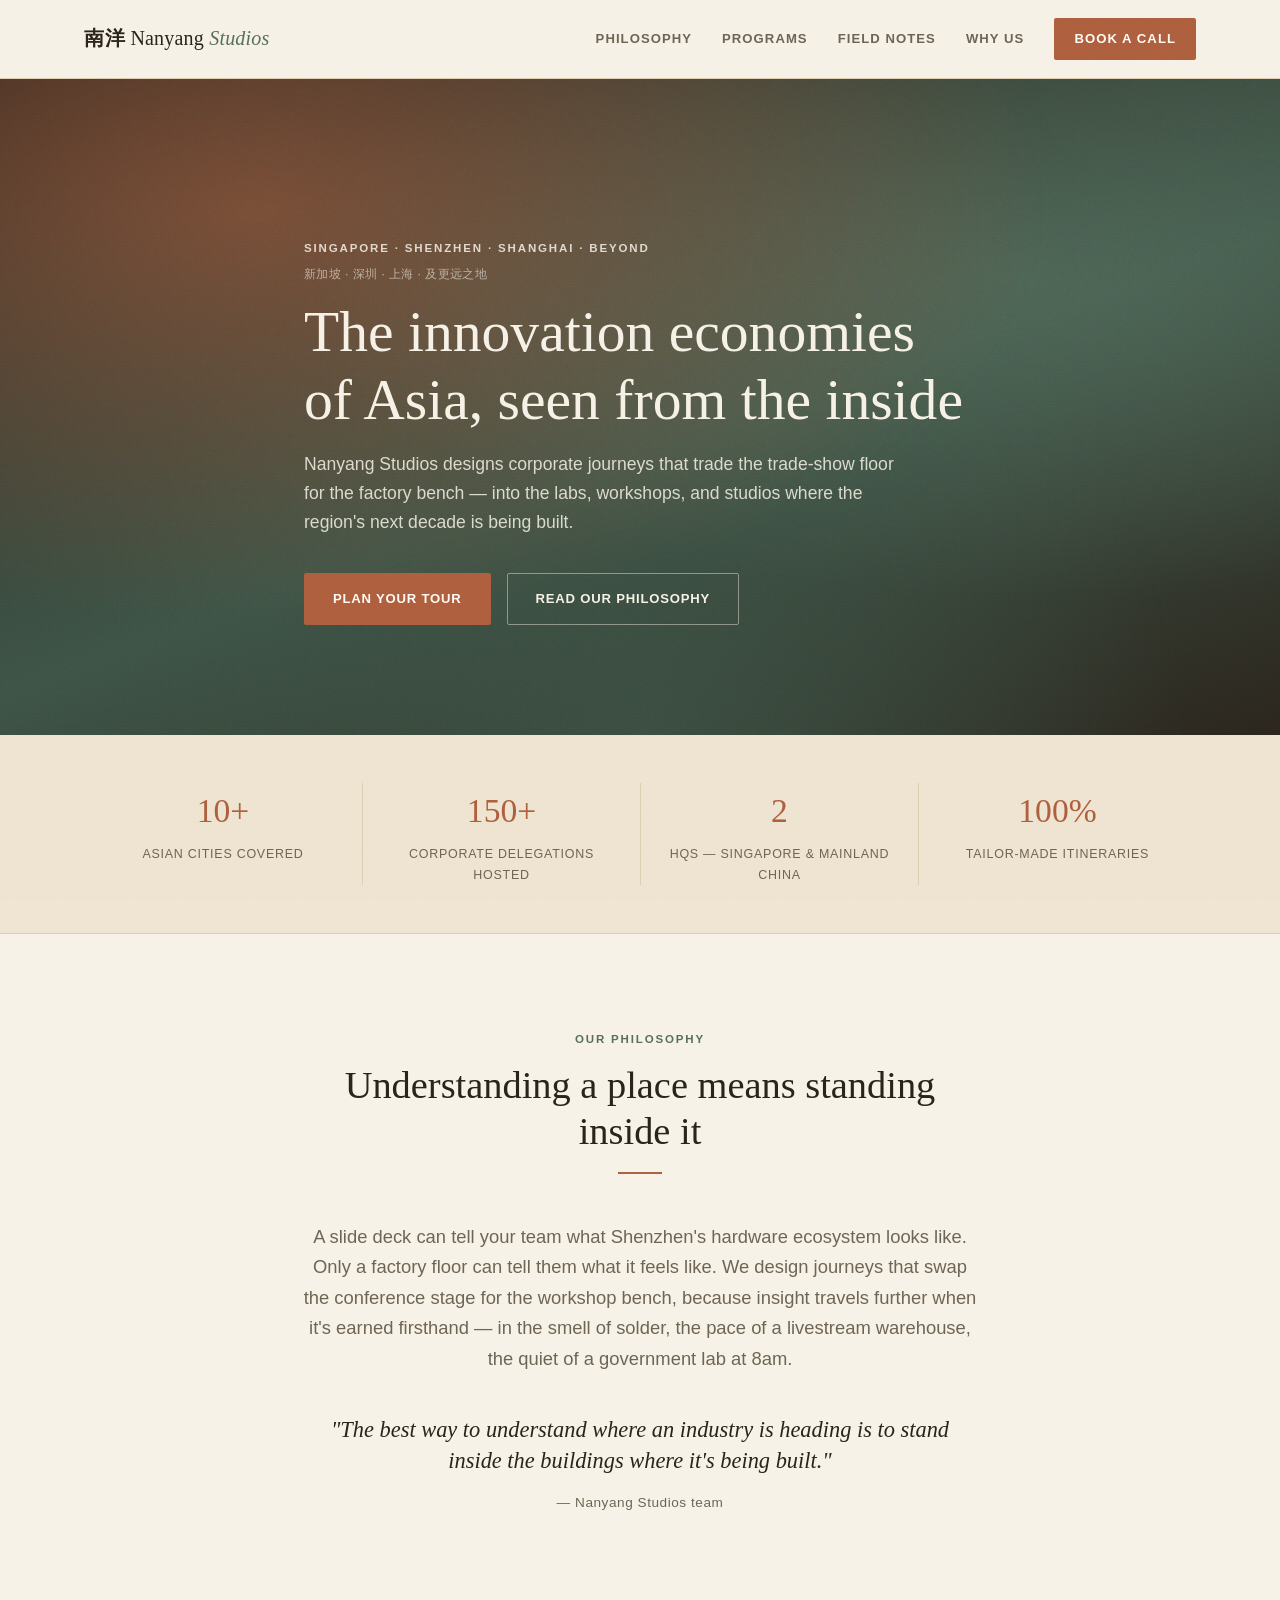
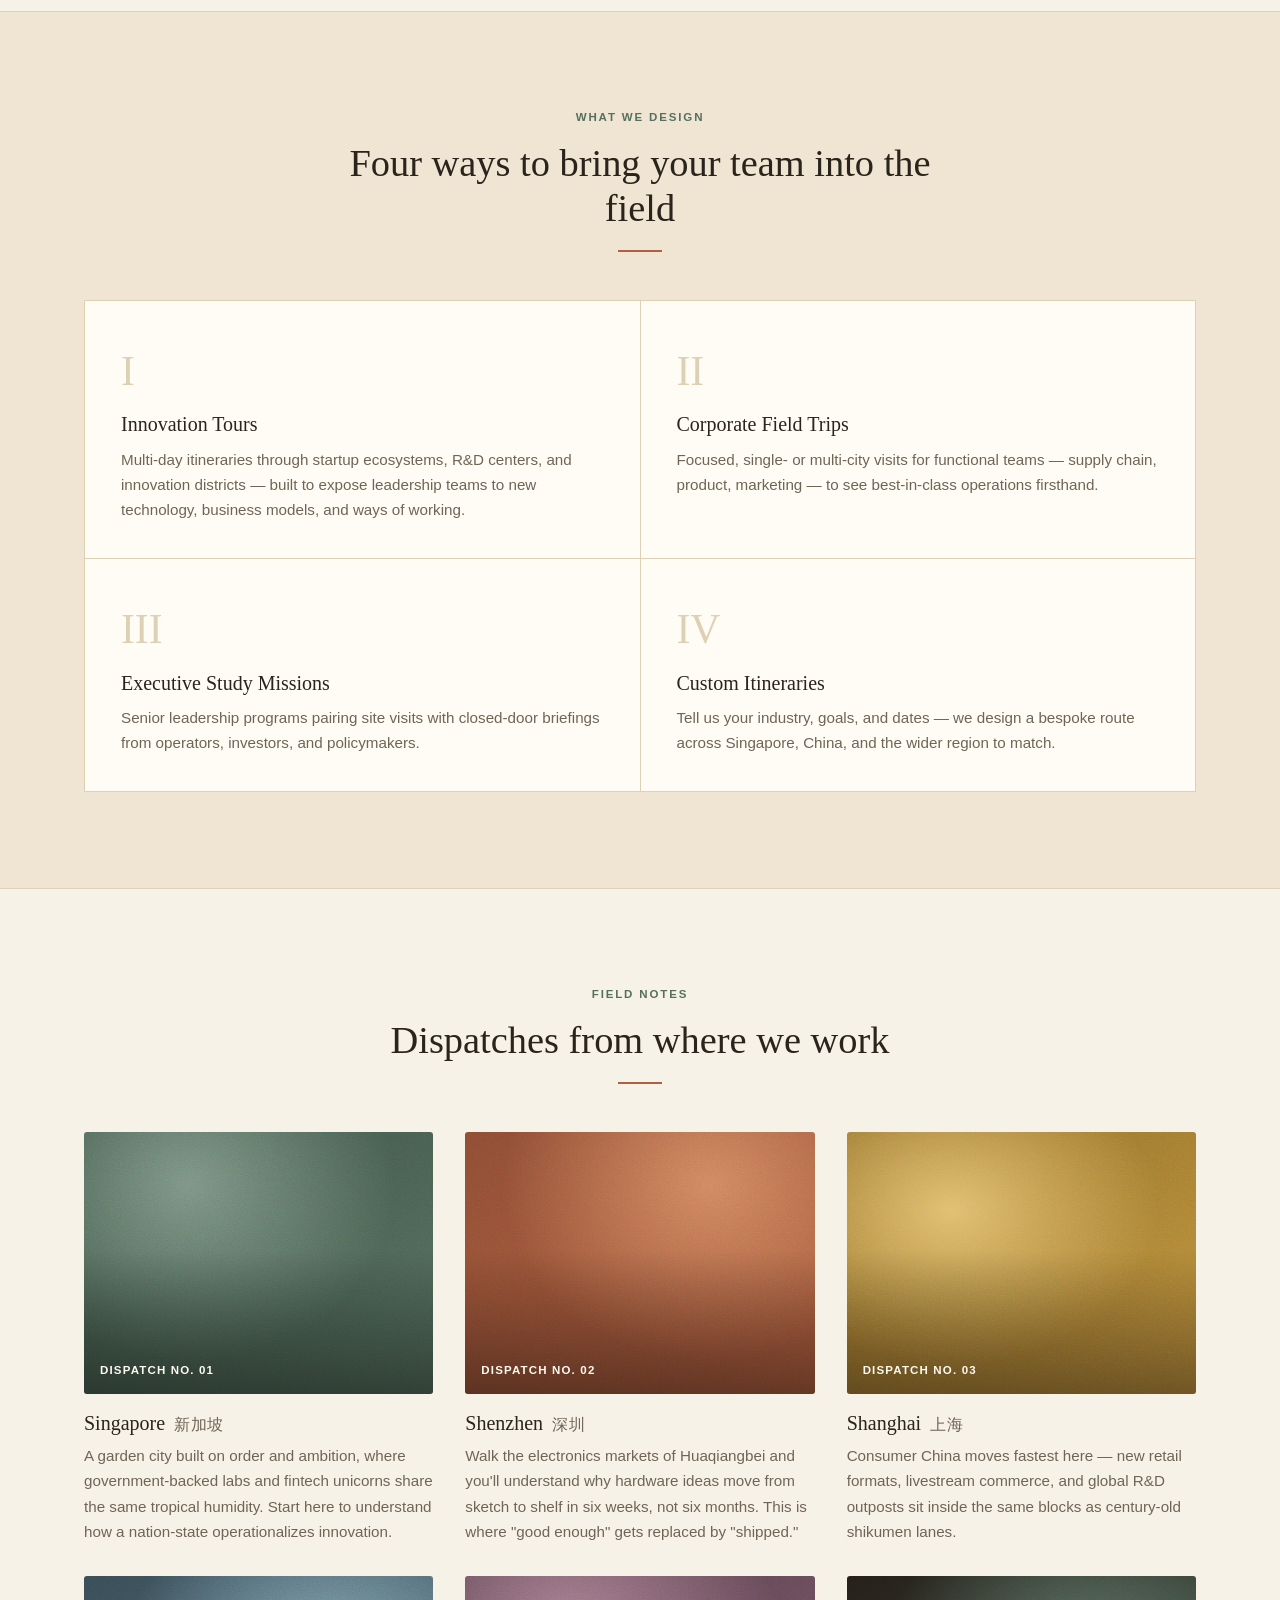
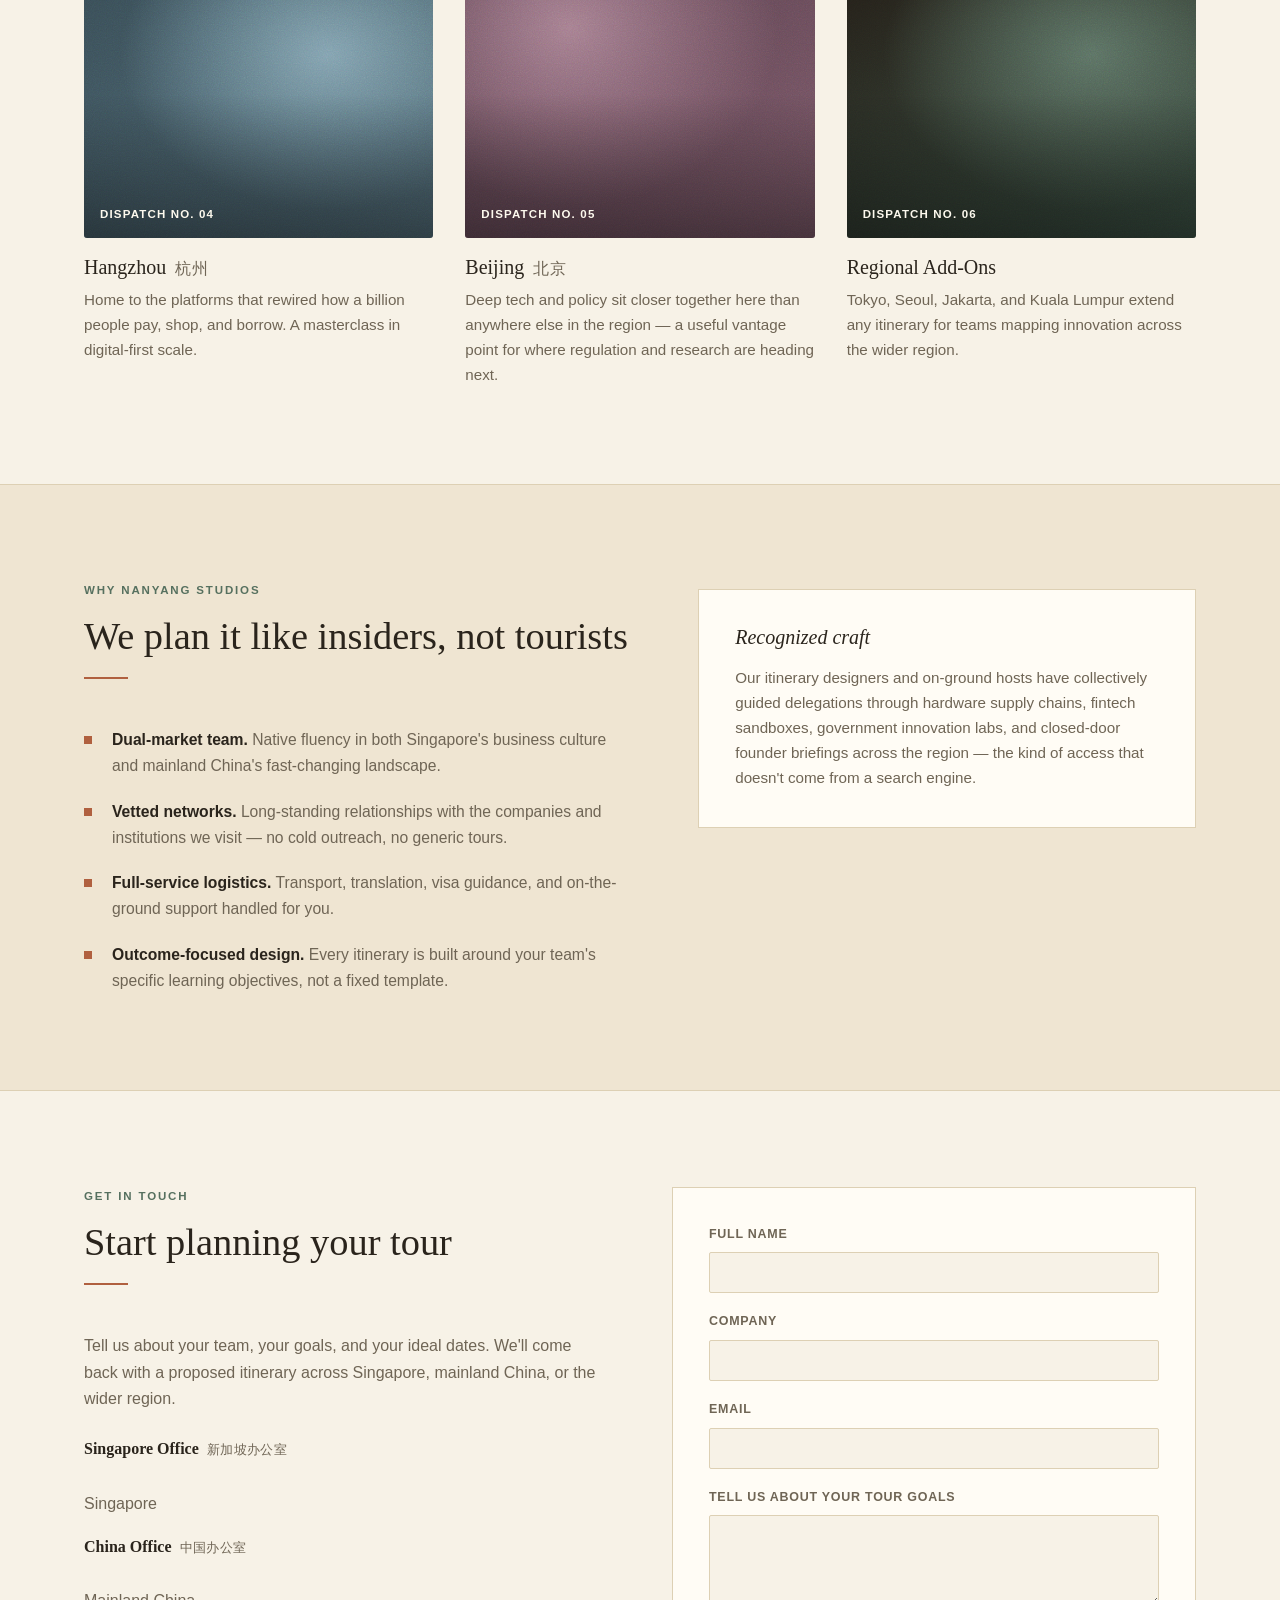
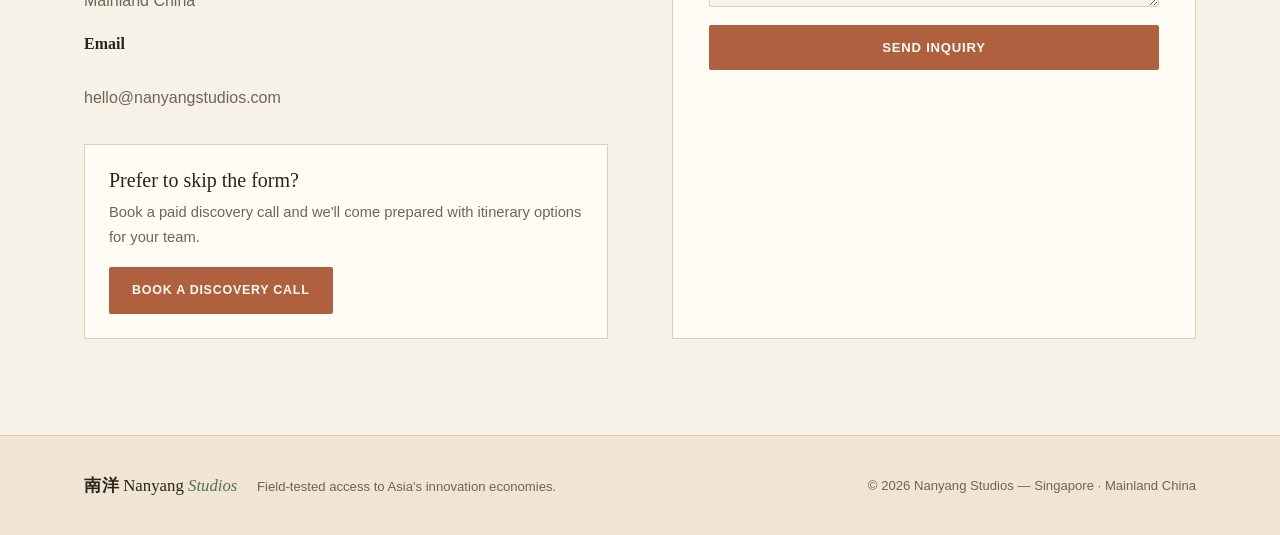
==== commit bfecc35c: "Add Chinese characters and fix hero heading contrast - 南洋 (Nányáng, "South Seas") added to the logo " ====
--- a/index.html
+++ b/index.html
@@ -13,7 +13,7 @@
 
 <header class="site-header" id="top">
   <div class="container header-inner">
-    <a href="#top" class="logo">Nanyang <span>Studios</span></a>
+    <a href="#top" class="logo"><span class="zh" lang="zh">南洋</span> Nanyang <span>Studios</span></a>
     <nav class="nav" id="nav">
       <a href="#philosophy">Philosophy</a>
       <a href="#programs">Programs</a>
@@ -33,6 +33,7 @@
     <div class="hero-photo" aria-hidden="true"></div>
     <div class="container hero-inner">
       <p class="eyebrow eyebrow-light">Singapore · Shenzhen · Shanghai · Beyond</p>
+      <p class="eyebrow-zh zh" lang="zh">新加坡 · 深圳 · 上海 · 及更远之地</p>
       <h1>The innovation economies of Asia, seen from the inside</h1>
       <p class="hero-sub">Nanyang Studios designs corporate journeys that trade the trade-show floor for the factory bench — into the labs, workshops, and studios where the region's next decade is being built.</p>
       <div class="hero-actions">
@@ -119,35 +120,35 @@
           <div class="photo-band photo-jade">
             <span class="dispatch-tag">Dispatch No. 01</span>
           </div>
-          <h3>Singapore</h3>
+          <h3>Singapore <span class="dest-zh zh" lang="zh">新加坡</span></h3>
           <p>A garden city built on order and ambition, where government-backed labs and fintech unicorns share the same tropical humidity. Start here to understand how a nation-state operationalizes innovation.</p>
         </article>
         <article class="dispatch-card">
           <div class="photo-band photo-terracotta">
             <span class="dispatch-tag">Dispatch No. 02</span>
           </div>
-          <h3>Shenzhen</h3>
+          <h3>Shenzhen <span class="dest-zh zh" lang="zh">深圳</span></h3>
           <p>Walk the electronics markets of Huaqiangbei and you'll understand why hardware ideas move from sketch to shelf in six weeks, not six months. This is where "good enough" gets replaced by "shipped."</p>
         </article>
         <article class="dispatch-card">
           <div class="photo-band photo-ochre">
             <span class="dispatch-tag">Dispatch No. 03</span>
           </div>
-          <h3>Shanghai</h3>
+          <h3>Shanghai <span class="dest-zh zh" lang="zh">上海</span></h3>
           <p>Consumer China moves fastest here — new retail formats, livestream commerce, and global R&amp;D outposts sit inside the same blocks as century-old shikumen lanes.</p>
         </article>
         <article class="dispatch-card">
           <div class="photo-band photo-slate">
             <span class="dispatch-tag">Dispatch No. 04</span>
           </div>
-          <h3>Hangzhou</h3>
+          <h3>Hangzhou <span class="dest-zh zh" lang="zh">杭州</span></h3>
           <p>Home to the platforms that rewired how a billion people pay, shop, and borrow. A masterclass in digital-first scale.</p>
         </article>
         <article class="dispatch-card">
           <div class="photo-band photo-plum">
             <span class="dispatch-tag">Dispatch No. 05</span>
           </div>
-          <h3>Beijing</h3>
+          <h3>Beijing <span class="dest-zh zh" lang="zh">北京</span></h3>
           <p>Deep tech and policy sit closer together here than anywhere else in the region — a useful vantage point for where regulation and research are heading next.</p>
         </article>
         <article class="dispatch-card">
@@ -191,8 +192,8 @@
         </div>
         <p>Tell us about your team, your goals, and your ideal dates. We'll come back with a proposed itinerary across Singapore, mainland China, or the wider region.</p>
         <div class="contact-details">
-          <p><strong>Singapore Office</strong><br>Singapore</p>
-          <p><strong>China Office</strong><br>Mainland China</p>
+          <p><strong>Singapore Office <span class="zh" lang="zh">新加坡办公室</span></strong><br>Singapore</p>
+          <p><strong>China Office <span class="zh" lang="zh">中国办公室</span></strong><br>Mainland China</p>
           <p><strong>Email</strong><br>hello@nanyangstudios.com</p>
         </div>
         <div class="booking-card">
@@ -229,7 +230,7 @@
 <footer class="site-footer">
   <div class="container footer-inner">
     <div>
-      <span class="footer-word">Nanyang <span>Studios</span></span>
+      <span class="footer-word"><span class="zh" lang="zh">南洋</span> Nanyang <span>Studios</span></span>
       <span class="footer-tagline">Field-tested access to Asia's innovation economies.</span>
     </div>
     <span>&copy; <span id="year"></span> Nanyang Studios — Singapore · Mainland China</span>
--- a/styles.css
+++ b/styles.css
@@ -79,6 +79,19 @@
 
 .eyebrow-light { color: rgba(247, 242, 231, 0.85); }
 
+.zh {
+  font-family: "PingFang SC", "Noto Sans SC", "Microsoft YaHei", "Heiti SC", var(--font-sans);
+  letter-spacing: 0.03em;
+}
+
+.eyebrow-zh {
+  text-transform: none;
+  font-size: 0.78rem;
+  color: rgba(247, 242, 231, 0.6);
+  margin: -8px 0 14px;
+  font-weight: 500;
+}
+
 /* Section heads */
 .section-head {
   text-align: center;
@@ -160,6 +173,7 @@
 }
 
 .logo span { color: var(--color-jade); font-style: italic; }
+.logo .zh { color: var(--color-ink); font-style: normal; font-weight: 600; }
 
 .nav {
   display: flex;
@@ -232,6 +246,8 @@
 }
 
 .hero-inner { position: relative; max-width: 720px; }
+
+.hero h1 { color: #f7f2e7; }
 
 .hero-sub {
   font-size: 1.1rem;
@@ -408,6 +424,14 @@
 .photo-jade-deep { background: radial-gradient(ellipse at 70% 30%, #5c7264, transparent 60%), linear-gradient(150deg, #241f18, #3c5245); }
 
 .dispatch-card h3 { margin-bottom: 8px; }
+
+.dest-zh {
+  font-family: "PingFang SC", "Noto Sans SC", "Microsoft YaHei", "Heiti SC", var(--font-sans);
+  font-size: 0.8em;
+  color: var(--color-ink-muted);
+  font-weight: 400;
+  margin-left: 4px;
+}
 .dispatch-card p { margin: 0; font-size: 0.95rem; }
 
 /* Why */
@@ -454,6 +478,7 @@
 .contact-details { margin-top: 24px; display: flex; flex-direction: column; gap: 16px; }
 .contact-details p { margin: 0; color: var(--color-ink-muted); }
 .contact-details strong { color: var(--color-ink); display: block; margin-bottom: 2px; font-family: var(--font-serif); }
+.contact-details strong .zh { font-size: 0.8rem; color: var(--color-ink-muted); font-family: "PingFang SC", "Noto Sans SC", "Microsoft YaHei", "Heiti SC", var(--font-sans); font-weight: 400; margin-left: 4px; }
 
 .booking-card {
   margin-top: 32px;
@@ -542,6 +567,7 @@
 }
 
 .footer-word span { color: var(--color-jade); font-style: italic; }
+.footer-word .zh { color: var(--color-ink); font-style: normal; font-weight: 600; }
 
 .footer-tagline { font-size: 0.82rem; }
 
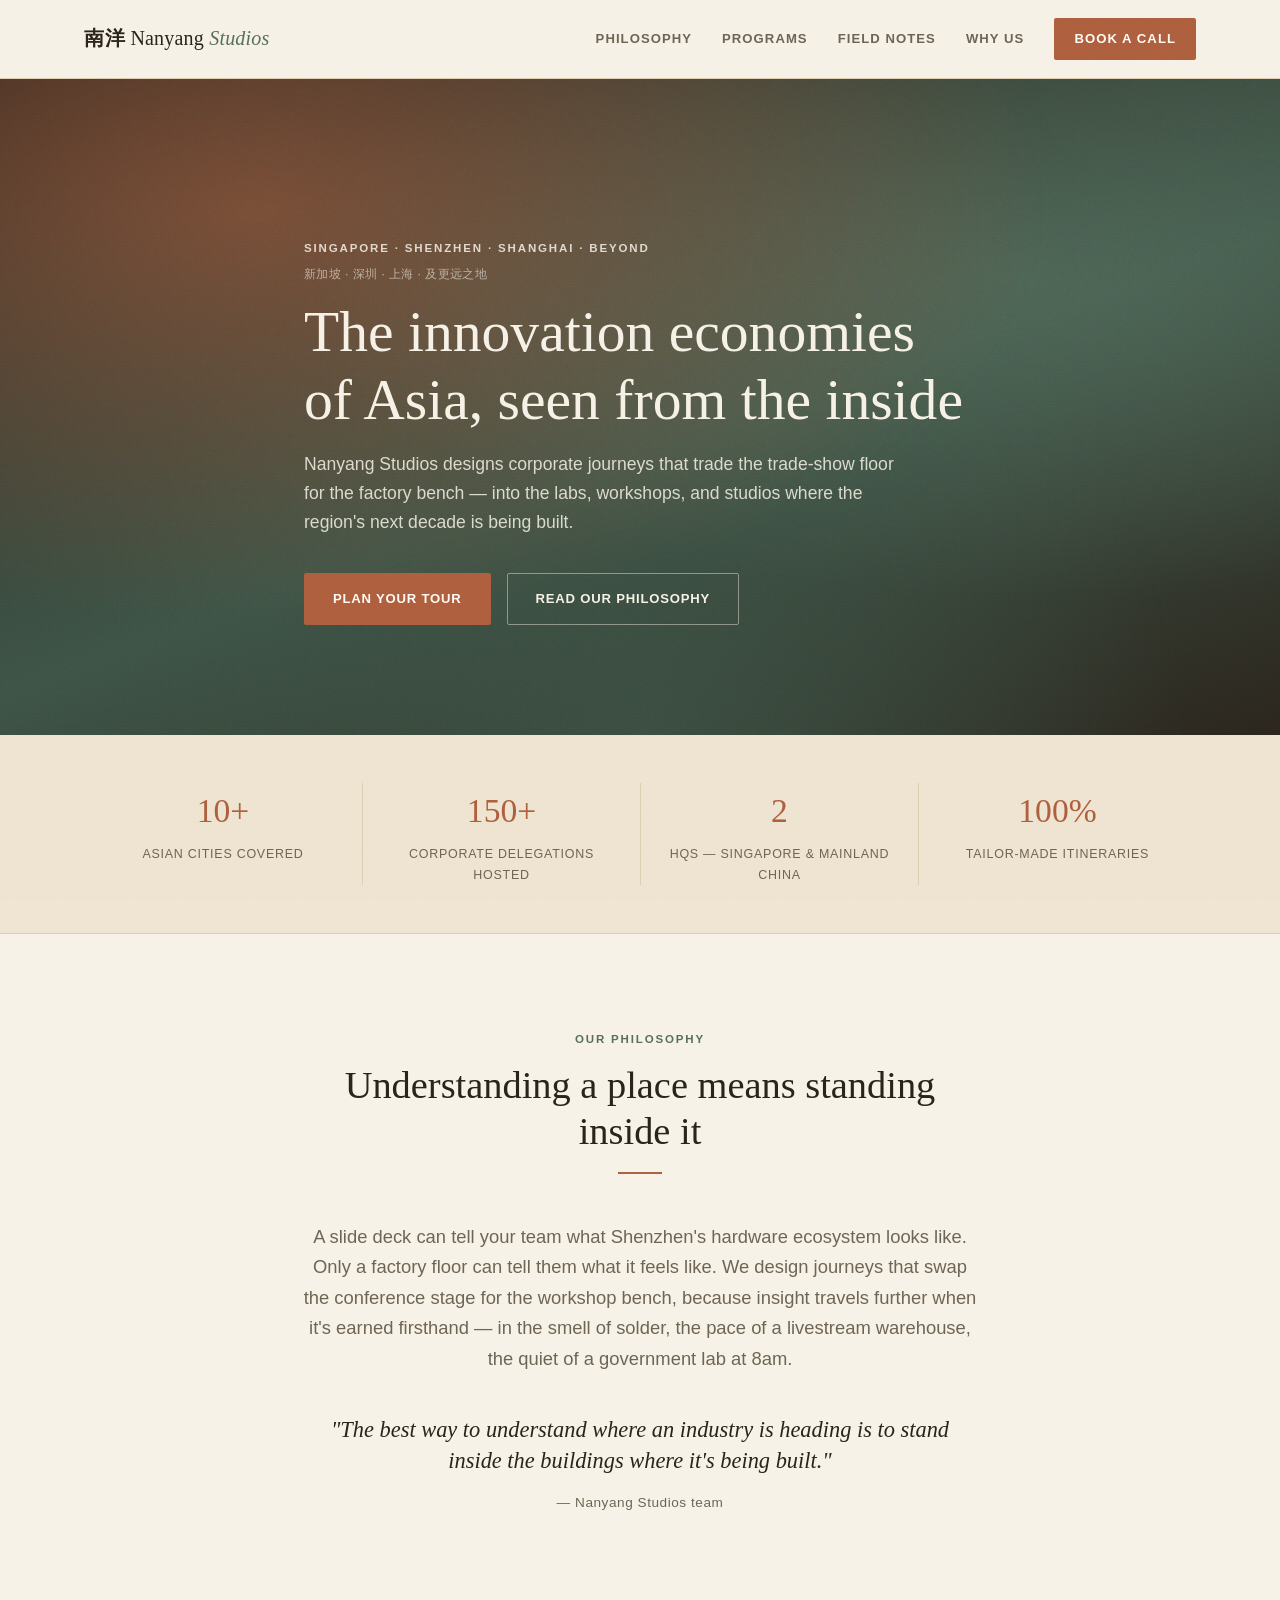
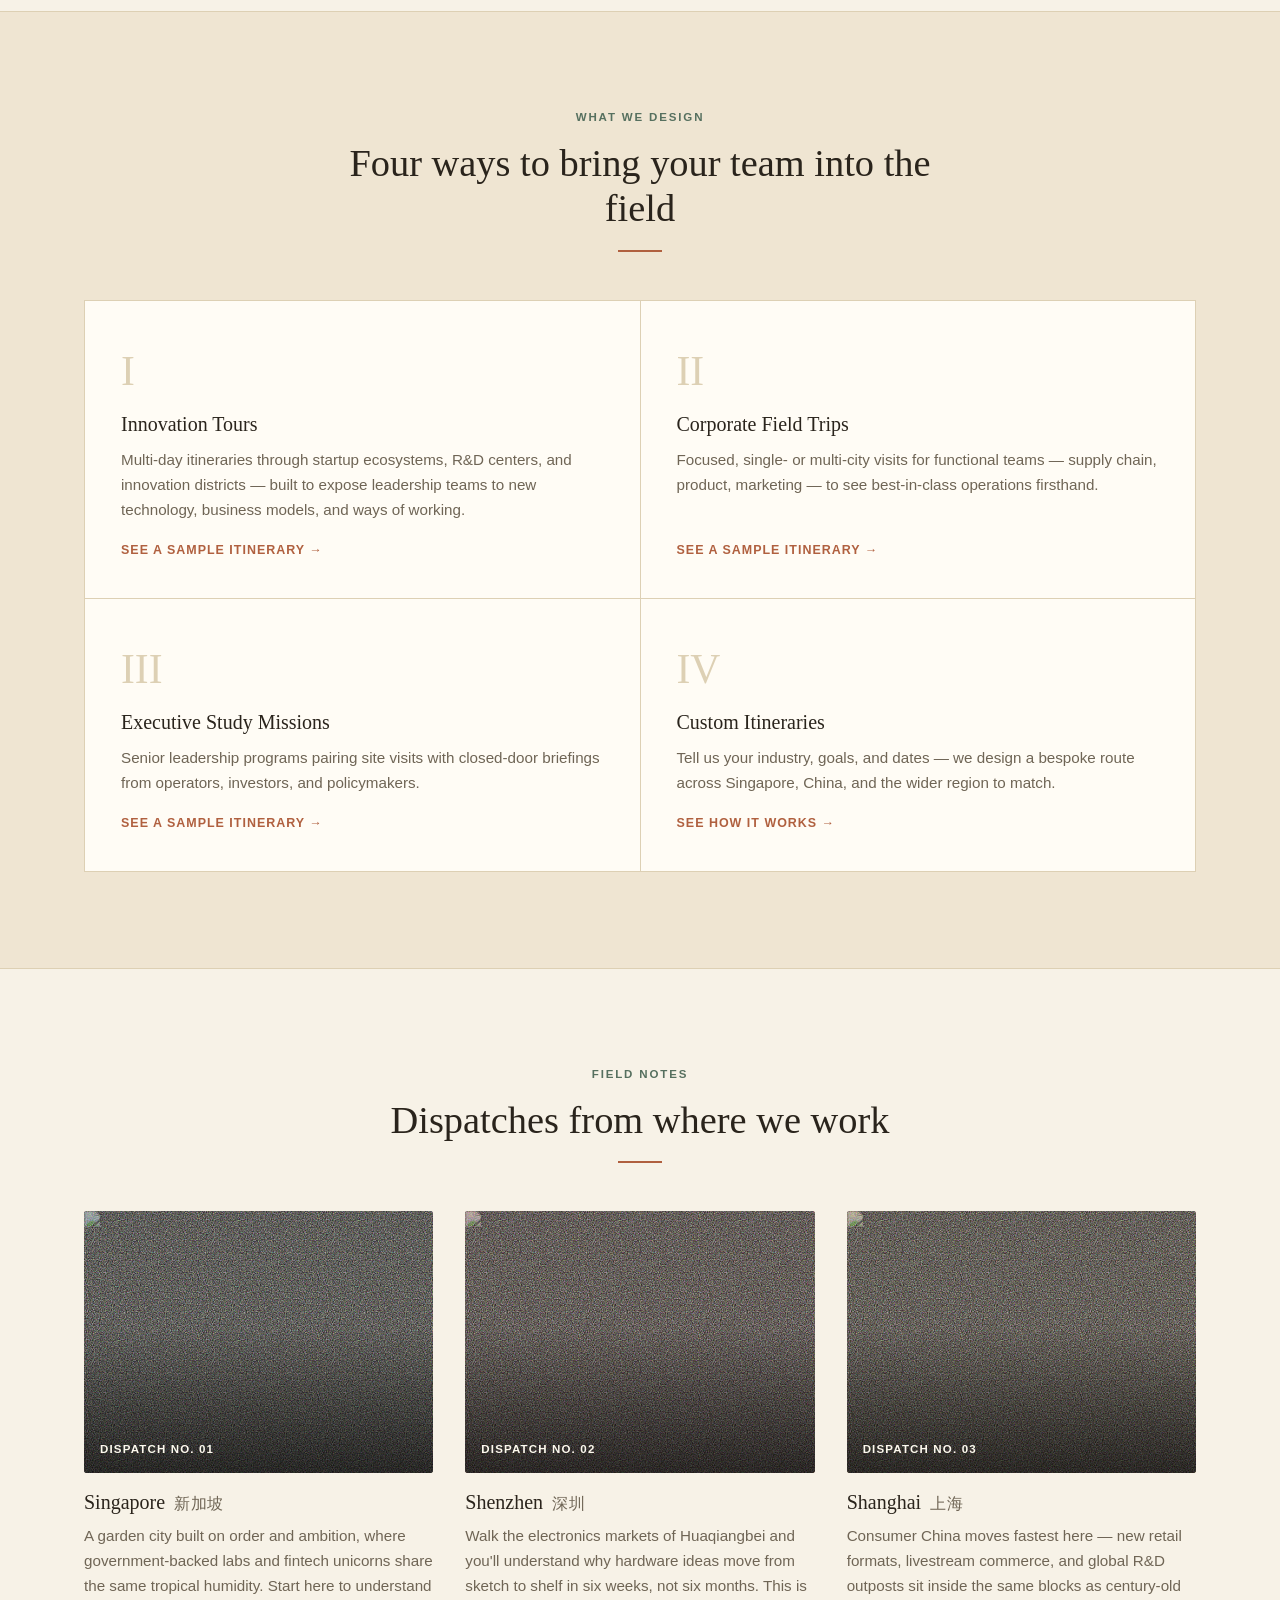
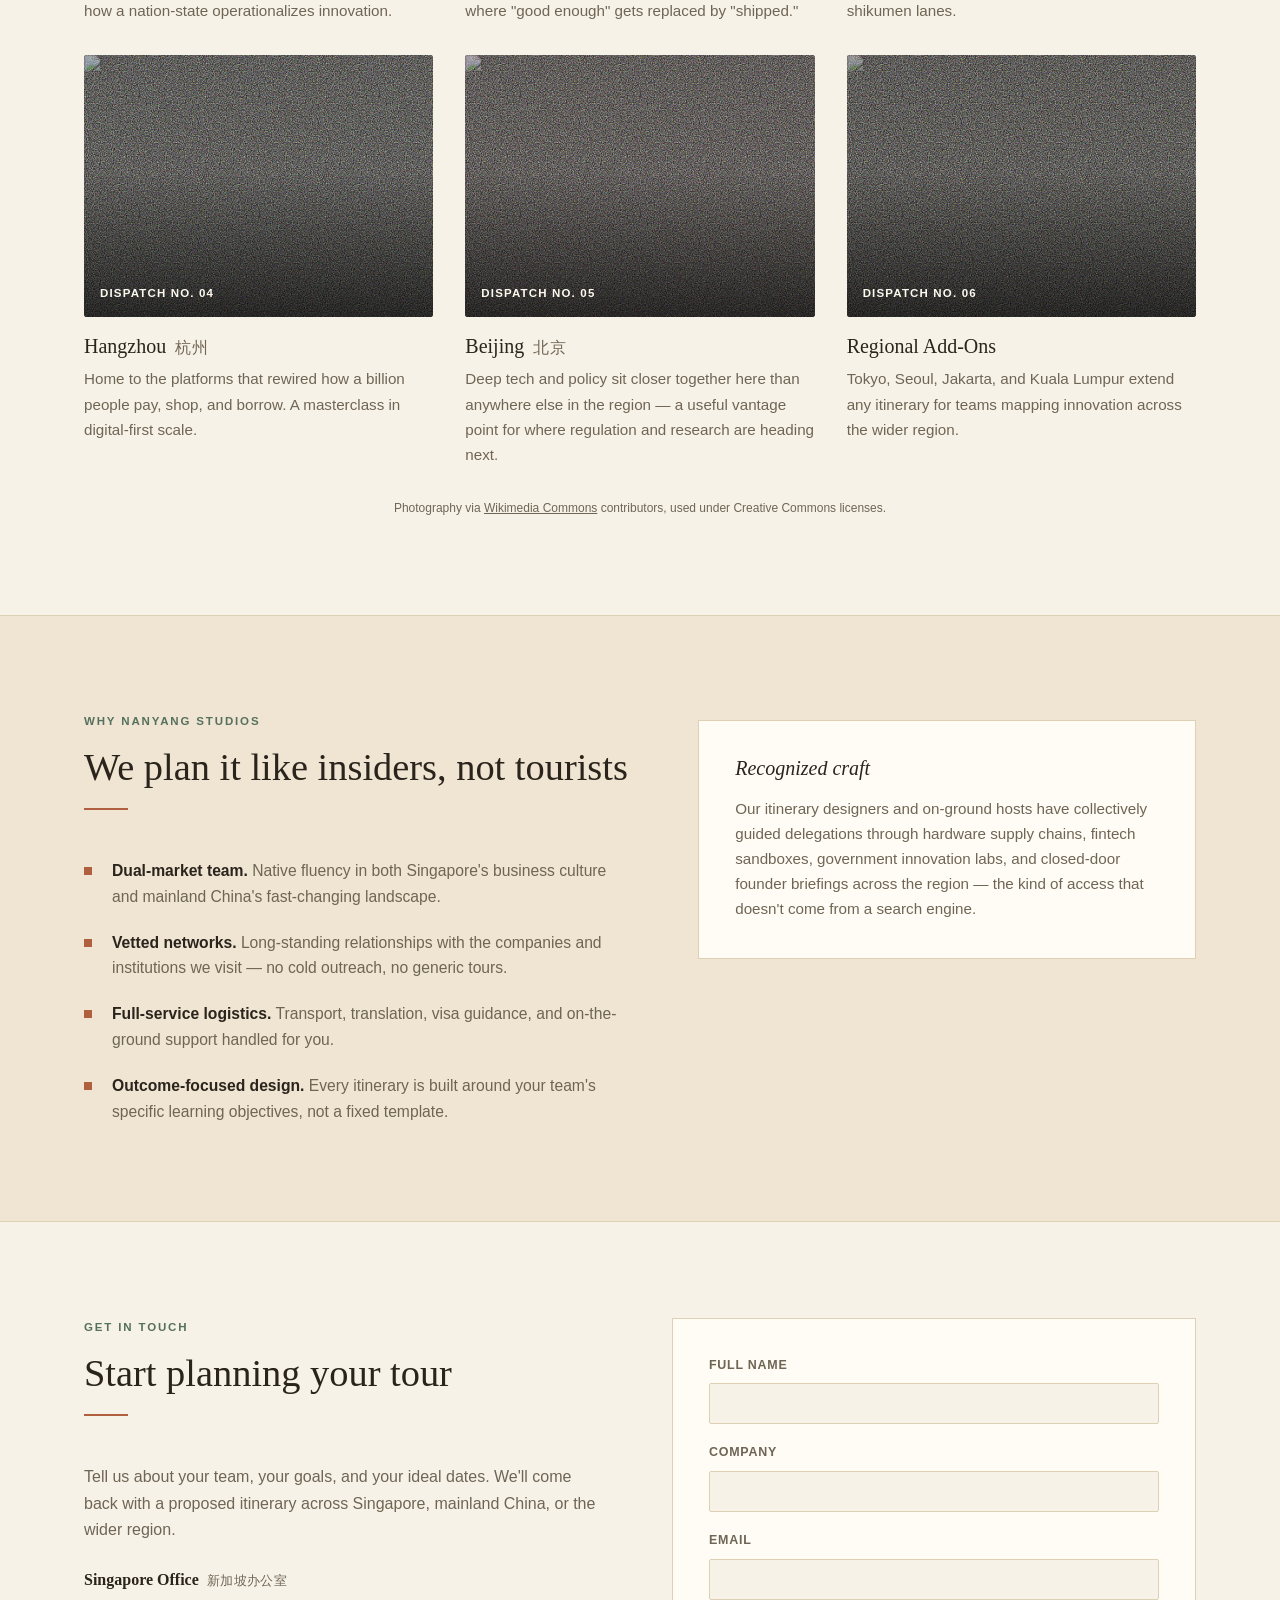
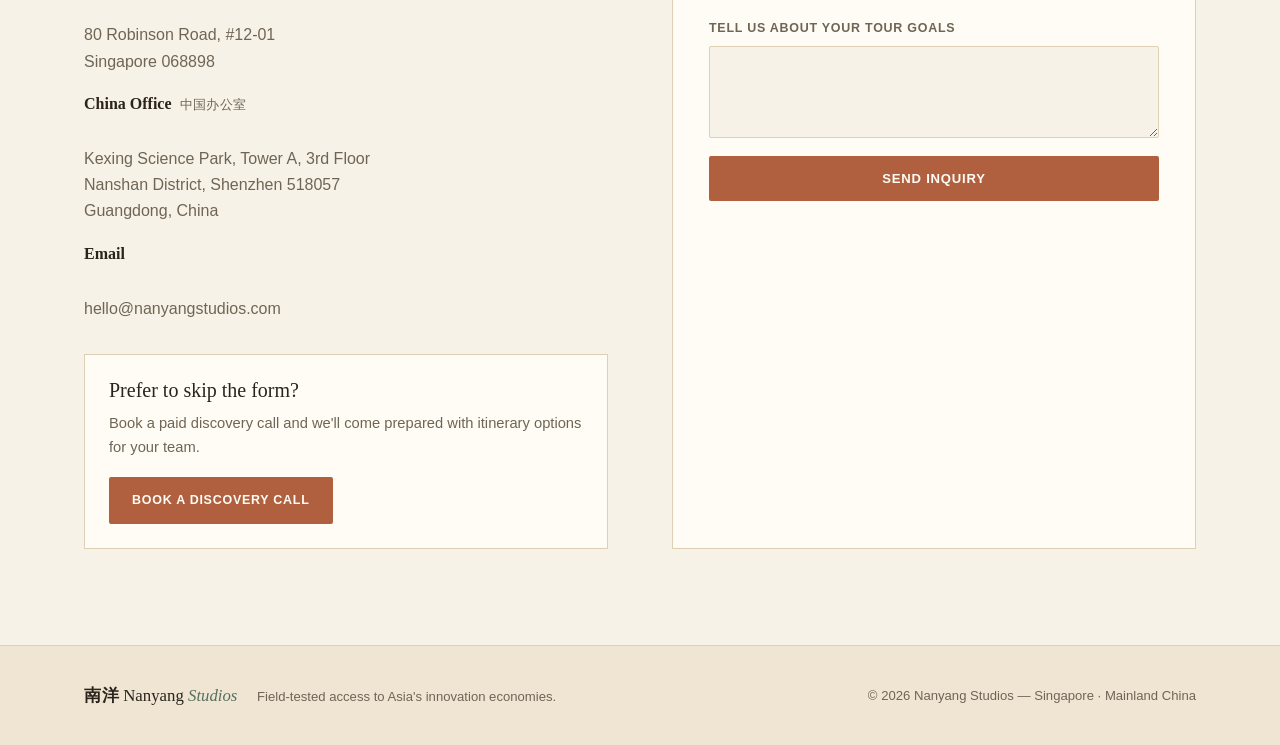
==== commit d493504b: "Add real destination photos, office addresses, email inquiries, and program pages - Field Notes disp" ====
--- a/index.html
+++ b/index.html
@@ -89,21 +89,25 @@
           <span class="program-num">I</span>
           <h3>Innovation Tours</h3>
           <p>Multi-day itineraries through startup ecosystems, R&amp;D centers, and innovation districts — built to expose leadership teams to new technology, business models, and ways of working.</p>
+          <a href="programs/innovation-tours.html" class="program-link">See a sample itinerary →</a>
         </article>
         <article class="program-card">
           <span class="program-num">II</span>
           <h3>Corporate Field Trips</h3>
           <p>Focused, single- or multi-city visits for functional teams — supply chain, product, marketing — to see best-in-class operations firsthand.</p>
+          <a href="programs/corporate-field-trips.html" class="program-link">See a sample itinerary →</a>
         </article>
         <article class="program-card">
           <span class="program-num">III</span>
           <h3>Executive Study Missions</h3>
           <p>Senior leadership programs pairing site visits with closed-door briefings from operators, investors, and policymakers.</p>
+          <a href="programs/executive-study-missions.html" class="program-link">See a sample itinerary →</a>
         </article>
         <article class="program-card">
           <span class="program-num">IV</span>
           <h3>Custom Itineraries</h3>
           <p>Tell us your industry, goals, and dates — we design a bespoke route across Singapore, China, and the wider region to match.</p>
+          <a href="programs/custom-itineraries.html" class="program-link">See how it works →</a>
         </article>
       </div>
     </div>
@@ -118,6 +122,7 @@
       <div class="dispatch-grid">
         <article class="dispatch-card">
           <div class="photo-band photo-jade">
+            <img src="https://commons.wikimedia.org/wiki/Special:FilePath/Marina%20Bay%20Sands%20and%20the%20skyline%20of%20the%20Central%20Business%20District%2C%20Singapore%2C%20at%20dusk%20-%2020120805.jpg?width=1000" alt="Marina Bay and the Central Business District skyline, Singapore" loading="lazy">
             <span class="dispatch-tag">Dispatch No. 01</span>
           </div>
           <h3>Singapore <span class="dest-zh zh" lang="zh">新加坡</span></h3>
@@ -125,6 +130,7 @@
         </article>
         <article class="dispatch-card">
           <div class="photo-band photo-terracotta">
+            <img src="https://commons.wikimedia.org/wiki/Special:FilePath/A%20spectacular%20view%20of%20Shenzhen%20Skyline.jpg?width=1000" alt="Shenzhen skyline" loading="lazy">
             <span class="dispatch-tag">Dispatch No. 02</span>
           </div>
           <h3>Shenzhen <span class="dest-zh zh" lang="zh">深圳</span></h3>
@@ -132,6 +138,7 @@
         </article>
         <article class="dispatch-card">
           <div class="photo-band photo-ochre">
+            <img src="https://commons.wikimedia.org/wiki/Special:FilePath/PudongSkyline-pjt.jpg?width=1000" alt="Pudong skyline, Shanghai" loading="lazy">
             <span class="dispatch-tag">Dispatch No. 03</span>
           </div>
           <h3>Shanghai <span class="dest-zh zh" lang="zh">上海</span></h3>
@@ -139,6 +146,7 @@
         </article>
         <article class="dispatch-card">
           <div class="photo-band photo-slate">
+            <img src="https://commons.wikimedia.org/wiki/Special:FilePath/Hangzhou%20Skyline%20on%20West%20Lake.jpg?width=1000" alt="Hangzhou skyline on West Lake" loading="lazy">
             <span class="dispatch-tag">Dispatch No. 04</span>
           </div>
           <h3>Hangzhou <span class="dest-zh zh" lang="zh">杭州</span></h3>
@@ -146,6 +154,7 @@
         </article>
         <article class="dispatch-card">
           <div class="photo-band photo-plum">
+            <img src="https://commons.wikimedia.org/wiki/Special:FilePath/Beijing%20skyline.jpg?width=1000" alt="Beijing skyline" loading="lazy">
             <span class="dispatch-tag">Dispatch No. 05</span>
           </div>
           <h3>Beijing <span class="dest-zh zh" lang="zh">北京</span></h3>
@@ -153,12 +162,14 @@
         </article>
         <article class="dispatch-card">
           <div class="photo-band photo-jade-deep">
+            <img src="https://commons.wikimedia.org/wiki/Special:FilePath/Tokyo-skyline.jpg?width=1000" alt="Tokyo skyline, a regional add-on destination" loading="lazy">
             <span class="dispatch-tag">Dispatch No. 06</span>
           </div>
           <h3>Regional Add-Ons</h3>
           <p>Tokyo, Seoul, Jakarta, and Kuala Lumpur extend any itinerary for teams mapping innovation across the wider region.</p>
         </article>
       </div>
+      <p class="photo-credit">Photography via <a href="https://commons.wikimedia.org/" target="_blank" rel="noopener">Wikimedia Commons</a> contributors, used under Creative Commons licenses.</p>
     </div>
   </section>
 
@@ -192,8 +203,8 @@
         </div>
         <p>Tell us about your team, your goals, and your ideal dates. We'll come back with a proposed itinerary across Singapore, mainland China, or the wider region.</p>
         <div class="contact-details">
-          <p><strong>Singapore Office <span class="zh" lang="zh">新加坡办公室</span></strong><br>Singapore</p>
-          <p><strong>China Office <span class="zh" lang="zh">中国办公室</span></strong><br>Mainland China</p>
+          <p><strong>Singapore Office <span class="zh" lang="zh">新加坡办公室</span></strong><br>80 Robinson Road, #12-01<br>Singapore 068898</p>
+          <p><strong>China Office <span class="zh" lang="zh">中国办公室</span></strong><br>Kexing Science Park, Tower A, 3rd Floor<br>Nanshan District, Shenzhen 518057<br>Guangdong, China</p>
           <p><strong>Email</strong><br>hello@nanyangstudios.com</p>
         </div>
         <div class="booking-card">
--- a/styles.css
+++ b/styles.css
@@ -387,27 +387,40 @@
   overflow: hidden;
   display: flex;
   align-items: flex-end;
+  background: #2a241c;
+}
+
+.photo-band img {
+  position: absolute;
+  inset: 0;
+  width: 100%;
+  height: 100%;
+  object-fit: cover;
+  z-index: 0;
+}
+
+.photo-band::before {
+  content: "";
+  position: absolute;
+  inset: 0;
+  z-index: 1;
+  mix-blend-mode: multiply;
+  opacity: 0.6;
 }
 
 .photo-band::after {
   content: "";
   position: absolute;
   inset: 0;
-  background-image: var(--grain);
-  opacity: 0.22;
-  mix-blend-mode: overlay;
-}
-
-.photo-band::before {
-  content: "";
-  position: absolute;
-  inset: 0;
-  background: linear-gradient(0deg, rgba(0,0,0,0.45), transparent 55%);
+  z-index: 2;
+  background: linear-gradient(0deg, rgba(0,0,0,0.6), transparent 55%), var(--grain);
+  background-blend-mode: normal, overlay;
+  opacity: 0.9;
 }
 
 .dispatch-tag {
   position: relative;
-  z-index: 1;
+  z-index: 3;
   color: #fdf9ee;
   font-size: 0.72rem;
   text-transform: uppercase;
@@ -416,12 +429,21 @@
   padding: 14px 16px;
 }
 
-.photo-jade { background: radial-gradient(ellipse at 30% 20%, #7c9484, transparent 60%), linear-gradient(150deg, #3c5245, #56705f); }
-.photo-terracotta { background: radial-gradient(ellipse at 70% 20%, #d08760, transparent 60%), linear-gradient(150deg, #8c4c33, #b0603f); }
-.photo-ochre { background: radial-gradient(ellipse at 30% 30%, #e0be6f, transparent 60%), linear-gradient(150deg, #8f6b26, #c1953f); }
-.photo-slate { background: radial-gradient(ellipse at 70% 30%, #82a2b0, transparent 60%), linear-gradient(150deg, #384c55, #536e7a); }
-.photo-plum { background: radial-gradient(ellipse at 30% 20%, #a67f90, transparent 60%), linear-gradient(150deg, #573f4c, #7d5a6a); }
-.photo-jade-deep { background: radial-gradient(ellipse at 70% 30%, #5c7264, transparent 60%), linear-gradient(150deg, #241f18, #3c5245); }
+.photo-jade::before { background: linear-gradient(150deg, #3c5245, #56705f); }
+.photo-terracotta::before { background: linear-gradient(150deg, #8c4c33, #b0603f); }
+.photo-ochre::before { background: linear-gradient(150deg, #8f6b26, #c1953f); }
+.photo-slate::before { background: linear-gradient(150deg, #384c55, #536e7a); }
+.photo-plum::before { background: linear-gradient(150deg, #573f4c, #7d5a6a); }
+.photo-jade-deep::before { background: linear-gradient(150deg, #241f18, #3c5245); }
+
+.photo-credit {
+  margin: 32px 0 0;
+  text-align: center;
+  font-size: 0.75rem;
+  color: var(--color-ink-muted);
+}
+
+.photo-credit a { color: var(--color-ink-muted); }
 
 .dispatch-card h3 { margin-bottom: 8px; }
 
@@ -613,3 +635,199 @@
   .section { padding: 68px 0; }
   .footer-inner { flex-direction: column; align-items: flex-start; }
 }
+
+/* Program cards: link-out + hover affordance */
+.program-card {
+  display: flex;
+  flex-direction: column;
+}
+
+.program-card p { flex-grow: 1; }
+
+.program-link {
+  align-self: flex-start;
+  margin-top: 18px;
+  font-size: 0.78rem;
+  text-transform: uppercase;
+  letter-spacing: 0.08em;
+  font-weight: 600;
+  color: var(--color-terracotta);
+  text-decoration: none;
+  border-bottom: 1px solid transparent;
+  transition: border-color 0.2s ease, color 0.2s ease;
+}
+
+.program-link:hover { border-color: var(--color-terracotta); color: var(--color-terracotta-deep); }
+
+/* Program subpages */
+.breadcrumb {
+  font-size: 0.78rem;
+  text-transform: uppercase;
+  letter-spacing: 0.08em;
+  font-weight: 600;
+  color: rgba(247, 242, 231, 0.75);
+  text-decoration: none;
+  display: inline-block;
+  margin-bottom: 22px;
+}
+
+.breadcrumb:hover { color: #f7f2e7; }
+
+.page-hero {
+  position: relative;
+  padding: 150px 0 90px;
+  overflow: hidden;
+  color: #f7f2e7;
+}
+
+.page-hero-photo {
+  position: absolute;
+  inset: 0;
+}
+
+.page-hero-photo::after {
+  content: "";
+  position: absolute;
+  inset: 0;
+  background-image: var(--grain);
+  opacity: 0.18;
+  mix-blend-mode: overlay;
+}
+
+.page-hero-photo.tint-jade { background: radial-gradient(ellipse at 50% 100%, rgba(60, 82, 69, 0.8), transparent 60%), linear-gradient(160deg, #2a241c, #3c5245 60%, #241f18); }
+.page-hero-photo.tint-terracotta { background: radial-gradient(ellipse at 50% 100%, rgba(140, 76, 51, 0.8), transparent 60%), linear-gradient(160deg, #2a241c, #8c4c33 60%, #241f18); }
+.page-hero-photo.tint-plum { background: radial-gradient(ellipse at 50% 100%, rgba(87, 63, 76, 0.8), transparent 60%), linear-gradient(160deg, #2a241c, #7d5a6a 60%, #241f18); }
+.page-hero-photo.tint-slate { background: radial-gradient(ellipse at 50% 100%, rgba(56, 76, 85, 0.8), transparent 60%), linear-gradient(160deg, #2a241c, #536e7a 60%, #241f18); }
+
+.page-hero-inner { position: relative; max-width: 760px; }
+
+.page-hero h1 { color: #f7f2e7; margin-bottom: 18px; }
+
+.page-hero-sub { font-size: 1.1rem; max-width: 600px; color: rgba(247, 242, 231, 0.85); margin-bottom: 0; }
+
+/* Quick facts */
+.quick-facts {
+  display: grid;
+  grid-template-columns: repeat(4, 1fr);
+  gap: 1px;
+  background: var(--color-border);
+  border: 1px solid var(--color-border);
+  margin: -46px auto 0;
+  max-width: var(--max-width);
+  position: relative;
+  z-index: 2;
+}
+
+.quick-fact {
+  background: var(--color-card);
+  padding: 24px;
+}
+
+.quick-fact-label {
+  display: block;
+  font-size: 0.72rem;
+  text-transform: uppercase;
+  letter-spacing: 0.08em;
+  color: var(--color-ink-muted);
+  margin-bottom: 6px;
+  font-weight: 600;
+}
+
+.quick-fact-value {
+  font-family: var(--font-serif);
+  font-size: 1.15rem;
+  color: var(--color-ink);
+}
+
+/* Itinerary timeline */
+.itinerary {
+  max-width: 760px;
+  margin: 0 auto;
+}
+
+.itinerary-day {
+  display: grid;
+  grid-template-columns: 100px 1fr;
+  gap: 28px;
+  position: relative;
+  padding-bottom: 40px;
+}
+
+.itinerary-day::before {
+  content: "";
+  position: absolute;
+  left: 49px;
+  top: 34px;
+  bottom: -6px;
+  width: 1px;
+  background: var(--color-border);
+}
+
+.itinerary-day:last-child::before { display: none; }
+
+.itinerary-day-num {
+  font-family: var(--font-serif);
+  font-size: 1rem;
+  color: var(--color-terracotta);
+  padding-top: 2px;
+}
+
+.itinerary-day h4 { margin: 0 0 8px; font-family: var(--font-serif); font-size: 1.15rem; font-weight: 500; color: var(--color-ink); }
+.itinerary-day p { margin: 0; font-size: 0.95rem; }
+
+.itinerary-note {
+  max-width: 760px;
+  margin: 0 auto;
+  font-size: 0.82rem;
+  color: var(--color-ink-muted);
+  font-style: italic;
+  border-top: 1px solid var(--color-border);
+  padding-top: 20px;
+}
+
+/* Process steps (custom itineraries) */
+.process-steps {
+  max-width: 760px;
+  margin: 0 auto;
+  display: flex;
+  flex-direction: column;
+  gap: 28px;
+}
+
+.process-step {
+  display: grid;
+  grid-template-columns: 56px 1fr;
+  gap: 24px;
+  align-items: start;
+}
+
+.process-step-num {
+  font-family: var(--font-serif);
+  font-size: 1.8rem;
+  color: var(--color-border);
+}
+
+.process-step h4 { margin: 0 0 6px; font-family: var(--font-serif); font-size: 1.1rem; font-weight: 500; }
+.process-step p { margin: 0; font-size: 0.95rem; }
+
+/* CTA band */
+.cta-band {
+  text-align: center;
+}
+
+.cta-band .section-head { margin-bottom: 32px; }
+
+.cta-actions {
+  display: flex;
+  justify-content: center;
+  gap: 16px;
+  flex-wrap: wrap;
+}
+
+@media (max-width: 760px) {
+  .quick-facts { grid-template-columns: repeat(2, 1fr); margin-top: 0; }
+  .itinerary-day { grid-template-columns: 70px 1fr; gap: 18px; }
+  .itinerary-day::before { left: 34px; }
+  .process-step { grid-template-columns: 40px 1fr; }
+  .page-hero { padding: 120px 0 60px; }
+}
